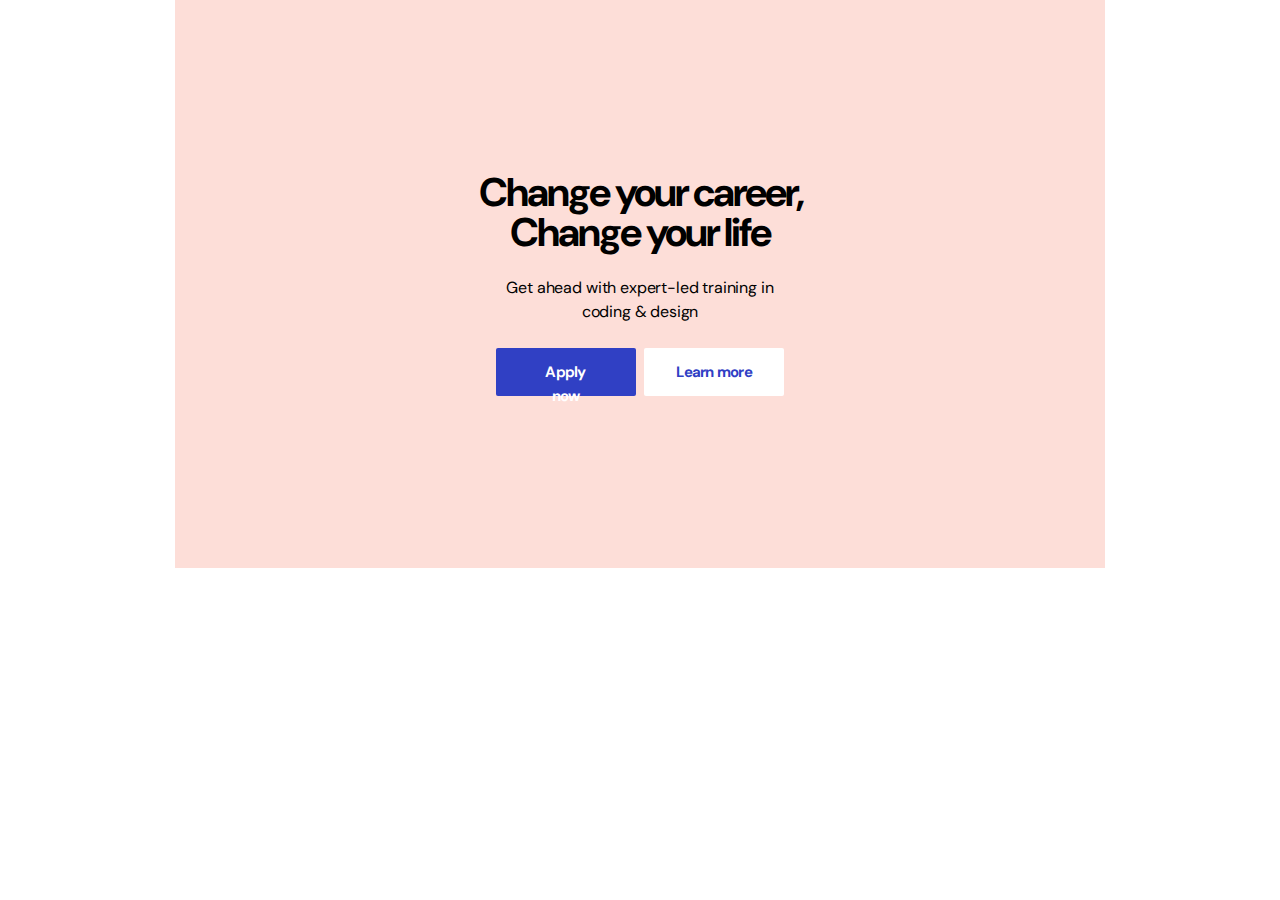
==== index.html @ 707f1c14 "1" ====
<!DOCTYPE html>
<html lang="en">
<head>
    <meta charset="UTF-8">
    <meta http-equiv="X-UA-Compatible" content="IE=edge">
    <meta name="viewport" content="width=device-width, initial-scale=1.0">
    <title>final project</title>
    <link rel="stylesheet" href="./grid.min.css">
    <link rel="stylesheet" href="./style.css">
    <link rel="preconnect" href="https://fonts.googleapis.com">
    <link rel="preconnect" href="https://fonts.gstatic.com" crossorigin>
    <link href="https://fonts.googleapis.com/css2?family=DM+Sans:wght@400;700&display=swap" rel="stylesheet">
</head>
<body>
    <div class="container">
        <div class="row">
            <div class="col-12">
                <div class="landing-page">
                    <h1 class="landing-tilte">Change your career,</br>
                        Change your life</h1>
                    <p class="landing-p">Get ahead with expert-led training in</br>coding & design</p>
                    <div class="landing-buttons">
                        <a href="#" class="landing-apply">Apply now</a>
                        <a href="#" class="landing-more">Learn more</a>
                     </div>  
                </div>
            </div>
        </div>
    </div>
</body>
</html>
---- grid.min.css ----
.sr-only{position:absolute;width:1px;height:1px;padding:0;margin:-1px;overflow:hidden;clip:rect(0, 0, 0, 0);white-space:nowrap;border:0}.sr-only-focusable:active,.sr-only-focusable:focus{position:static;width:auto;height:auto;overflow:visible;clip:auto;white-space:normal}/*!
 * Bootstrap Grid v4.4.1 (https://getbootstrap.com/)
 * Copyright 2011-2019 The Bootstrap Authors
 * Copyright 2011-2019 Twitter, Inc.
 * Licensed under MIT (https://github.com/twbs/bootstrap/blob/master/LICENSE)
 */html{-webkit-box-sizing:border-box;box-sizing:border-box;-ms-overflow-style:scrollbar}*,*::before,*::after{-webkit-box-sizing:inherit;box-sizing:inherit}.container{width:100%;padding-right:15px;padding-left:15px;margin-right:auto;margin-left:auto}@media (min-width: 576px){.container{max-width:540px}}@media (min-width: 768px){.container{max-width:720px}}@media (min-width: 992px){.container{max-width:960px}}@media (min-width: 1200px){.container{max-width:1140px}}.container-fluid,.container-sm,.container-md,.container-lg,.container-xl{width:100%;padding-right:15px;padding-left:15px;margin-right:auto;margin-left:auto}@media (min-width: 576px){.container,.container-sm{max-width:540px}}@media (min-width: 768px){.container,.container-sm,.container-md{max-width:720px}}@media (min-width: 992px){.container,.container-sm,.container-md,.container-lg{max-width:960px}}@media (min-width: 1200px){.container,.container-sm,.container-md,.container-lg,.container-xl{max-width:1140px}}.row{display:-webkit-box;display:-ms-flexbox;display:flex;-ms-flex-wrap:wrap;flex-wrap:wrap;margin-right:-15px;margin-left:-15px}.no-gutters{margin-right:0;margin-left:0}.no-gutters>.col,.no-gutters>[class*="col-"]{padding-right:0;padding-left:0}.col-1,.col-2,.col-3,.col-4,.col-5,.col-6,.col-7,.col-8,.col-9,.col-10,.col-11,.col-12,.col,.col-auto,.col-sm-1,.col-sm-2,.col-sm-3,.col-sm-4,.col-sm-5,.col-sm-6,.col-sm-7,.col-sm-8,.col-sm-9,.col-sm-10,.col-sm-11,.col-sm-12,.col-sm,.col-sm-auto,.col-md-1,.col-md-2,.col-md-3,.col-md-4,.col-md-5,.col-md-6,.col-md-7,.col-md-8,.col-md-9,.col-md-10,.col-md-11,.col-md-12,.col-md,.col-md-auto,.col-lg-1,.col-lg-2,.col-lg-3,.col-lg-4,.col-lg-5,.col-lg-6,.col-lg-7,.col-lg-8,.col-lg-9,.col-lg-10,.col-lg-11,.col-lg-12,.col-lg,.col-lg-auto,.col-xl-1,.col-xl-2,.col-xl-3,.col-xl-4,.col-xl-5,.col-xl-6,.col-xl-7,.col-xl-8,.col-xl-9,.col-xl-10,.col-xl-11,.col-xl-12,.col-xl,.col-xl-auto{position:relative;width:100%;padding-right:15px;padding-left:15px}.col{-ms-flex-preferred-size:0;flex-basis:0;-webkit-box-flex:1;-ms-flex-positive:1;flex-grow:1;max-width:100%}.row-cols-1>*{-webkit-box-flex:0;-ms-flex:0 0 100%;flex:0 0 100%;max-width:100%}.row-cols-2>*{-webkit-box-flex:0;-ms-flex:0 0 50%;flex:0 0 50%;max-width:50%}.row-cols-3>*{-webkit-box-flex:0;-ms-flex:0 0 33.3333333333%;flex:0 0 33.3333333333%;max-width:33.3333333333%}.row-cols-4>*{-webkit-box-flex:0;-ms-flex:0 0 25%;flex:0 0 25%;max-width:25%}.row-cols-5>*{-webkit-box-flex:0;-ms-flex:0 0 20%;flex:0 0 20%;max-width:20%}.row-cols-6>*{-webkit-box-flex:0;-ms-flex:0 0 16.6666666667%;flex:0 0 16.6666666667%;max-width:16.6666666667%}.col-auto{-webkit-box-flex:0;-ms-flex:0 0 auto;flex:0 0 auto;width:auto;max-width:100%}.col-1{-webkit-box-flex:0;-ms-flex:0 0 8.3333333333%;flex:0 0 8.3333333333%;max-width:8.3333333333%}.col-2{-webkit-box-flex:0;-ms-flex:0 0 16.6666666667%;flex:0 0 16.6666666667%;max-width:16.6666666667%}.col-3{-webkit-box-flex:0;-ms-flex:0 0 25%;flex:0 0 25%;max-width:25%}.col-4{-webkit-box-flex:0;-ms-flex:0 0 33.3333333333%;flex:0 0 33.3333333333%;max-width:33.3333333333%}.col-5{-webkit-box-flex:0;-ms-flex:0 0 41.6666666667%;flex:0 0 41.6666666667%;max-width:41.6666666667%}.col-6{-webkit-box-flex:0;-ms-flex:0 0 50%;flex:0 0 50%;max-width:50%}.col-7{-webkit-box-flex:0;-ms-flex:0 0 58.3333333333%;flex:0 0 58.3333333333%;max-width:58.3333333333%}.col-8{-webkit-box-flex:0;-ms-flex:0 0 66.6666666667%;flex:0 0 66.6666666667%;max-width:66.6666666667%}.col-9{-webkit-box-flex:0;-ms-flex:0 0 75%;flex:0 0 75%;max-width:75%}.col-10{-webkit-box-flex:0;-ms-flex:0 0 83.3333333333%;flex:0 0 83.3333333333%;max-width:83.3333333333%}.col-11{-webkit-box-flex:0;-ms-flex:0 0 91.6666666667%;flex:0 0 91.6666666667%;max-width:91.6666666667%}.col-12{-webkit-box-flex:0;-ms-flex:0 0 100%;flex:0 0 100%;max-width:100%}.order-first{-webkit-box-ordinal-group:0;-ms-flex-order:-1;order:-1}.order-last{-webkit-box-ordinal-group:14;-ms-flex-order:13;order:13}.order-0{-webkit-box-ordinal-group:1;-ms-flex-order:0;order:0}.order-1{-webkit-box-ordinal-group:2;-ms-flex-order:1;order:1}.order-2{-webkit-box-ordinal-group:3;-ms-flex-order:2;order:2}.order-3{-webkit-box-ordinal-group:4;-ms-flex-order:3;order:3}.order-4{-webkit-box-ordinal-group:5;-ms-flex-order:4;order:4}.order-5{-webkit-box-ordinal-group:6;-ms-flex-order:5;order:5}.order-6{-webkit-box-ordinal-group:7;-ms-flex-order:6;order:6}.order-7{-webkit-box-ordinal-group:8;-ms-flex-order:7;order:7}.order-8{-webkit-box-ordinal-group:9;-ms-flex-order:8;order:8}.order-9{-webkit-box-ordinal-group:10;-ms-flex-order:9;order:9}.order-10{-webkit-box-ordinal-group:11;-ms-flex-order:10;order:10}.order-11{-webkit-box-ordinal-group:12;-ms-flex-order:11;order:11}.order-12{-webkit-box-ordinal-group:13;-ms-flex-order:12;order:12}.offset-1{margin-left:8.3333333333%}.offset-2{margin-left:16.6666666667%}.offset-3{margin-left:25%}.offset-4{margin-left:33.3333333333%}.offset-5{margin-left:41.6666666667%}.offset-6{margin-left:50%}.offset-7{margin-left:58.3333333333%}.offset-8{margin-left:66.6666666667%}.offset-9{margin-left:75%}.offset-10{margin-left:83.3333333333%}.offset-11{margin-left:91.6666666667%}@media (min-width: 576px){.col-sm{-ms-flex-preferred-size:0;flex-basis:0;-webkit-box-flex:1;-ms-flex-positive:1;flex-grow:1;max-width:100%}.row-cols-sm-1>*{-webkit-box-flex:0;-ms-flex:0 0 100%;flex:0 0 100%;max-width:100%}.row-cols-sm-2>*{-webkit-box-flex:0;-ms-flex:0 0 50%;flex:0 0 50%;max-width:50%}.row-cols-sm-3>*{-webkit-box-flex:0;-ms-flex:0 0 33.3333333333%;flex:0 0 33.3333333333%;max-width:33.3333333333%}.row-cols-sm-4>*{-webkit-box-flex:0;-ms-flex:0 0 25%;flex:0 0 25%;max-width:25%}.row-cols-sm-5>*{-webkit-box-flex:0;-ms-flex:0 0 20%;flex:0 0 20%;max-width:20%}.row-cols-sm-6>*{-webkit-box-flex:0;-ms-flex:0 0 16.6666666667%;flex:0 0 16.6666666667%;max-width:16.6666666667%}.col-sm-auto{-webkit-box-flex:0;-ms-flex:0 0 auto;flex:0 0 auto;width:auto;max-width:100%}.col-sm-1{-webkit-box-flex:0;-ms-flex:0 0 8.3333333333%;flex:0 0 8.3333333333%;max-width:8.3333333333%}.col-sm-2{-webkit-box-flex:0;-ms-flex:0 0 16.6666666667%;flex:0 0 16.6666666667%;max-width:16.6666666667%}.col-sm-3{-webkit-box-flex:0;-ms-flex:0 0 25%;flex:0 0 25%;max-width:25%}.col-sm-4{-webkit-box-flex:0;-ms-flex:0 0 33.3333333333%;flex:0 0 33.3333333333%;max-width:33.3333333333%}.col-sm-5{-webkit-box-flex:0;-ms-flex:0 0 41.6666666667%;flex:0 0 41.6666666667%;max-width:41.6666666667%}.col-sm-6{-webkit-box-flex:0;-ms-flex:0 0 50%;flex:0 0 50%;max-width:50%}.col-sm-7{-webkit-box-flex:0;-ms-flex:0 0 58.3333333333%;flex:0 0 58.3333333333%;max-width:58.3333333333%}.col-sm-8{-webkit-box-flex:0;-ms-flex:0 0 66.6666666667%;flex:0 0 66.6666666667%;max-width:66.6666666667%}.col-sm-9{-webkit-box-flex:0;-ms-flex:0 0 75%;flex:0 0 75%;max-width:75%}.col-sm-10{-webkit-box-flex:0;-ms-flex:0 0 83.3333333333%;flex:0 0 83.3333333333%;max-width:83.3333333333%}.col-sm-11{-webkit-box-flex:0;-ms-flex:0 0 91.6666666667%;flex:0 0 91.6666666667%;max-width:91.6666666667%}.col-sm-12{-webkit-box-flex:0;-ms-flex:0 0 100%;flex:0 0 100%;max-width:100%}.order-sm-first{-webkit-box-ordinal-group:0;-ms-flex-order:-1;order:-1}.order-sm-last{-webkit-box-ordinal-group:14;-ms-flex-order:13;order:13}.order-sm-0{-webkit-box-ordinal-group:1;-ms-flex-order:0;order:0}.order-sm-1{-webkit-box-ordinal-group:2;-ms-flex-order:1;order:1}.order-sm-2{-webkit-box-ordinal-group:3;-ms-flex-order:2;order:2}.order-sm-3{-webkit-box-ordinal-group:4;-ms-flex-order:3;order:3}.order-sm-4{-webkit-box-ordinal-group:5;-ms-flex-order:4;order:4}.order-sm-5{-webkit-box-ordinal-group:6;-ms-flex-order:5;order:5}.order-sm-6{-webkit-box-ordinal-group:7;-ms-flex-order:6;order:6}.order-sm-7{-webkit-box-ordinal-group:8;-ms-flex-order:7;order:7}.order-sm-8{-webkit-box-ordinal-group:9;-ms-flex-order:8;order:8}.order-sm-9{-webkit-box-ordinal-group:10;-ms-flex-order:9;order:9}.order-sm-10{-webkit-box-ordinal-group:11;-ms-flex-order:10;order:10}.order-sm-11{-webkit-box-ordinal-group:12;-ms-flex-order:11;order:11}.order-sm-12{-webkit-box-ordinal-group:13;-ms-flex-order:12;order:12}.offset-sm-0{margin-left:0}.offset-sm-1{margin-left:8.3333333333%}.offset-sm-2{margin-left:16.6666666667%}.offset-sm-3{margin-left:25%}.offset-sm-4{margin-left:33.3333333333%}.offset-sm-5{margin-left:41.6666666667%}.offset-sm-6{margin-left:50%}.offset-sm-7{margin-left:58.3333333333%}.offset-sm-8{margin-left:66.6666666667%}.offset-sm-9{margin-left:75%}.offset-sm-10{margin-left:83.3333333333%}.offset-sm-11{margin-left:91.6666666667%}}@media (min-width: 768px){.col-md{-ms-flex-preferred-size:0;flex-basis:0;-webkit-box-flex:1;-ms-flex-positive:1;flex-grow:1;max-width:100%}.row-cols-md-1>*{-webkit-box-flex:0;-ms-flex:0 0 100%;flex:0 0 100%;max-width:100%}.row-cols-md-2>*{-webkit-box-flex:0;-ms-flex:0 0 50%;flex:0 0 50%;max-width:50%}.row-cols-md-3>*{-webkit-box-flex:0;-ms-flex:0 0 33.3333333333%;flex:0 0 33.3333333333%;max-width:33.3333333333%}.row-cols-md-4>*{-webkit-box-flex:0;-ms-flex:0 0 25%;flex:0 0 25%;max-width:25%}.row-cols-md-5>*{-webkit-box-flex:0;-ms-flex:0 0 20%;flex:0 0 20%;max-width:20%}.row-cols-md-6>*{-webkit-box-flex:0;-ms-flex:0 0 16.6666666667%;flex:0 0 16.6666666667%;max-width:16.6666666667%}.col-md-auto{-webkit-box-flex:0;-ms-flex:0 0 auto;flex:0 0 auto;width:auto;max-width:100%}.col-md-1{-webkit-box-flex:0;-ms-flex:0 0 8.3333333333%;flex:0 0 8.3333333333%;max-width:8.3333333333%}.col-md-2{-webkit-box-flex:0;-ms-flex:0 0 16.6666666667%;flex:0 0 16.6666666667%;max-width:16.6666666667%}.col-md-3{-webkit-box-flex:0;-ms-flex:0 0 25%;flex:0 0 25%;max-width:25%}.col-md-4{-webkit-box-flex:0;-ms-flex:0 0 33.3333333333%;flex:0 0 33.3333333333%;max-width:33.3333333333%}.col-md-5{-webkit-box-flex:0;-ms-flex:0 0 41.6666666667%;flex:0 0 41.6666666667%;max-width:41.6666666667%}.col-md-6{-webkit-box-flex:0;-ms-flex:0 0 50%;flex:0 0 50%;max-width:50%}.col-md-7{-webkit-box-flex:0;-ms-flex:0 0 58.3333333333%;flex:0 0 58.3333333333%;max-width:58.3333333333%}.col-md-8{-webkit-box-flex:0;-ms-flex:0 0 66.6666666667%;flex:0 0 66.6666666667%;max-width:66.6666666667%}.col-md-9{-webkit-box-flex:0;-ms-flex:0 0 75%;flex:0 0 75%;max-width:75%}.col-md-10{-webkit-box-flex:0;-ms-flex:0 0 83.3333333333%;flex:0 0 83.3333333333%;max-width:83.3333333333%}.col-md-11{-webkit-box-flex:0;-ms-flex:0 0 91.6666666667%;flex:0 0 91.6666666667%;max-width:91.6666666667%}.col-md-12{-webkit-box-flex:0;-ms-flex:0 0 100%;flex:0 0 100%;max-width:100%}.order-md-first{-webkit-box-ordinal-group:0;-ms-flex-order:-1;order:-1}.order-md-last{-webkit-box-ordinal-group:14;-ms-flex-order:13;order:13}.order-md-0{-webkit-box-ordinal-group:1;-ms-flex-order:0;order:0}.order-md-1{-webkit-box-ordinal-group:2;-ms-flex-order:1;order:1}.order-md-2{-webkit-box-ordinal-group:3;-ms-flex-order:2;order:2}.order-md-3{-webkit-box-ordinal-group:4;-ms-flex-order:3;order:3}.order-md-4{-webkit-box-ordinal-group:5;-ms-flex-order:4;order:4}.order-md-5{-webkit-box-ordinal-group:6;-ms-flex-order:5;order:5}.order-md-6{-webkit-box-ordinal-group:7;-ms-flex-order:6;order:6}.order-md-7{-webkit-box-ordinal-group:8;-ms-flex-order:7;order:7}.order-md-8{-webkit-box-ordinal-group:9;-ms-flex-order:8;order:8}.order-md-9{-webkit-box-ordinal-group:10;-ms-flex-order:9;order:9}.order-md-10{-webkit-box-ordinal-group:11;-ms-flex-order:10;order:10}.order-md-11{-webkit-box-ordinal-group:12;-ms-flex-order:11;order:11}.order-md-12{-webkit-box-ordinal-group:13;-ms-flex-order:12;order:12}.offset-md-0{margin-left:0}.offset-md-1{margin-left:8.3333333333%}.offset-md-2{margin-left:16.6666666667%}.offset-md-3{margin-left:25%}.offset-md-4{margin-left:33.3333333333%}.offset-md-5{margin-left:41.6666666667%}.offset-md-6{margin-left:50%}.offset-md-7{margin-left:58.3333333333%}.offset-md-8{margin-left:66.6666666667%}.offset-md-9{margin-left:75%}.offset-md-10{margin-left:83.3333333333%}.offset-md-11{margin-left:91.6666666667%}}@media (min-width: 992px){.col-lg{-ms-flex-preferred-size:0;flex-basis:0;-webkit-box-flex:1;-ms-flex-positive:1;flex-grow:1;max-width:100%}.row-cols-lg-1>*{-webkit-box-flex:0;-ms-flex:0 0 100%;flex:0 0 100%;max-width:100%}.row-cols-lg-2>*{-webkit-box-flex:0;-ms-flex:0 0 50%;flex:0 0 50%;max-width:50%}.row-cols-lg-3>*{-webkit-box-flex:0;-ms-flex:0 0 33.3333333333%;flex:0 0 33.3333333333%;max-width:33.3333333333%}.row-cols-lg-4>*{-webkit-box-flex:0;-ms-flex:0 0 25%;flex:0 0 25%;max-width:25%}.row-cols-lg-5>*{-webkit-box-flex:0;-ms-flex:0 0 20%;flex:0 0 20%;max-width:20%}.row-cols-lg-6>*{-webkit-box-flex:0;-ms-flex:0 0 16.6666666667%;flex:0 0 16.6666666667%;max-width:16.6666666667%}.col-lg-auto{-webkit-box-flex:0;-ms-flex:0 0 auto;flex:0 0 auto;width:auto;max-width:100%}.col-lg-1{-webkit-box-flex:0;-ms-flex:0 0 8.3333333333%;flex:0 0 8.3333333333%;max-width:8.3333333333%}.col-lg-2{-webkit-box-flex:0;-ms-flex:0 0 16.6666666667%;flex:0 0 16.6666666667%;max-width:16.6666666667%}.col-lg-3{-webkit-box-flex:0;-ms-flex:0 0 25%;flex:0 0 25%;max-width:25%}.col-lg-4{-webkit-box-flex:0;-ms-flex:0 0 33.3333333333%;flex:0 0 33.3333333333%;max-width:33.3333333333%}.col-lg-5{-webkit-box-flex:0;-ms-flex:0 0 41.6666666667%;flex:0 0 41.6666666667%;max-width:41.6666666667%}.col-lg-6{-webkit-box-flex:0;-ms-flex:0 0 50%;flex:0 0 50%;max-width:50%}.col-lg-7{-webkit-box-flex:0;-ms-flex:0 0 58.3333333333%;flex:0 0 58.3333333333%;max-width:58.3333333333%}.col-lg-8{-webkit-box-flex:0;-ms-flex:0 0 66.6666666667%;flex:0 0 66.6666666667%;max-width:66.6666666667%}.col-lg-9{-webkit-box-flex:0;-ms-flex:0 0 75%;flex:0 0 75%;max-width:75%}.col-lg-10{-webkit-box-flex:0;-ms-flex:0 0 83.3333333333%;flex:0 0 83.3333333333%;max-width:83.3333333333%}.col-lg-11{-webkit-box-flex:0;-ms-flex:0 0 91.6666666667%;flex:0 0 91.6666666667%;max-width:91.6666666667%}.col-lg-12{-webkit-box-flex:0;-ms-flex:0 0 100%;flex:0 0 100%;max-width:100%}.order-lg-first{-webkit-box-ordinal-group:0;-ms-flex-order:-1;order:-1}.order-lg-last{-webkit-box-ordinal-group:14;-ms-flex-order:13;order:13}.order-lg-0{-webkit-box-ordinal-group:1;-ms-flex-order:0;order:0}.order-lg-1{-webkit-box-ordinal-group:2;-ms-flex-order:1;order:1}.order-lg-2{-webkit-box-ordinal-group:3;-ms-flex-order:2;order:2}.order-lg-3{-webkit-box-ordinal-group:4;-ms-flex-order:3;order:3}.order-lg-4{-webkit-box-ordinal-group:5;-ms-flex-order:4;order:4}.order-lg-5{-webkit-box-ordinal-group:6;-ms-flex-order:5;order:5}.order-lg-6{-webkit-box-ordinal-group:7;-ms-flex-order:6;order:6}.order-lg-7{-webkit-box-ordinal-group:8;-ms-flex-order:7;order:7}.order-lg-8{-webkit-box-ordinal-group:9;-ms-flex-order:8;order:8}.order-lg-9{-webkit-box-ordinal-group:10;-ms-flex-order:9;order:9}.order-lg-10{-webkit-box-ordinal-group:11;-ms-flex-order:10;order:10}.order-lg-11{-webkit-box-ordinal-group:12;-ms-flex-order:11;order:11}.order-lg-12{-webkit-box-ordinal-group:13;-ms-flex-order:12;order:12}.offset-lg-0{margin-left:0}.offset-lg-1{margin-left:8.3333333333%}.offset-lg-2{margin-left:16.6666666667%}.offset-lg-3{margin-left:25%}.offset-lg-4{margin-left:33.3333333333%}.offset-lg-5{margin-left:41.6666666667%}.offset-lg-6{margin-left:50%}.offset-lg-7{margin-left:58.3333333333%}.offset-lg-8{margin-left:66.6666666667%}.offset-lg-9{margin-left:75%}.offset-lg-10{margin-left:83.3333333333%}.offset-lg-11{margin-left:91.6666666667%}}@media (min-width: 1200px){.col-xl{-ms-flex-preferred-size:0;flex-basis:0;-webkit-box-flex:1;-ms-flex-positive:1;flex-grow:1;max-width:100%}.row-cols-xl-1>*{-webkit-box-flex:0;-ms-flex:0 0 100%;flex:0 0 100%;max-width:100%}.row-cols-xl-2>*{-webkit-box-flex:0;-ms-flex:0 0 50%;flex:0 0 50%;max-width:50%}.row-cols-xl-3>*{-webkit-box-flex:0;-ms-flex:0 0 33.3333333333%;flex:0 0 33.3333333333%;max-width:33.3333333333%}.row-cols-xl-4>*{-webkit-box-flex:0;-ms-flex:0 0 25%;flex:0 0 25%;max-width:25%}.row-cols-xl-5>*{-webkit-box-flex:0;-ms-flex:0 0 20%;flex:0 0 20%;max-width:20%}.row-cols-xl-6>*{-webkit-box-flex:0;-ms-flex:0 0 16.6666666667%;flex:0 0 16.6666666667%;max-width:16.6666666667%}.col-xl-auto{-webkit-box-flex:0;-ms-flex:0 0 auto;flex:0 0 auto;width:auto;max-width:100%}.col-xl-1{-webkit-box-flex:0;-ms-flex:0 0 8.3333333333%;flex:0 0 8.3333333333%;max-width:8.3333333333%}.col-xl-2{-webkit-box-flex:0;-ms-flex:0 0 16.6666666667%;flex:0 0 16.6666666667%;max-width:16.6666666667%}.col-xl-3{-webkit-box-flex:0;-ms-flex:0 0 25%;flex:0 0 25%;max-width:25%}.col-xl-4{-webkit-box-flex:0;-ms-flex:0 0 33.3333333333%;flex:0 0 33.3333333333%;max-width:33.3333333333%}.col-xl-5{-webkit-box-flex:0;-ms-flex:0 0 41.6666666667%;flex:0 0 41.6666666667%;max-width:41.6666666667%}.col-xl-6{-webkit-box-flex:0;-ms-flex:0 0 50%;flex:0 0 50%;max-width:50%}.col-xl-7{-webkit-box-flex:0;-ms-flex:0 0 58.3333333333%;flex:0 0 58.3333333333%;max-width:58.3333333333%}.col-xl-8{-webkit-box-flex:0;-ms-flex:0 0 66.6666666667%;flex:0 0 66.6666666667%;max-width:66.6666666667%}.col-xl-9{-webkit-box-flex:0;-ms-flex:0 0 75%;flex:0 0 75%;max-width:75%}.col-xl-10{-webkit-box-flex:0;-ms-flex:0 0 83.3333333333%;flex:0 0 83.3333333333%;max-width:83.3333333333%}.col-xl-11{-webkit-box-flex:0;-ms-flex:0 0 91.6666666667%;flex:0 0 91.6666666667%;max-width:91.6666666667%}.col-xl-12{-webkit-box-flex:0;-ms-flex:0 0 100%;flex:0 0 100%;max-width:100%}.order-xl-first{-webkit-box-ordinal-group:0;-ms-flex-order:-1;order:-1}.order-xl-last{-webkit-box-ordinal-group:14;-ms-flex-order:13;order:13}.order-xl-0{-webkit-box-ordinal-group:1;-ms-flex-order:0;order:0}.order-xl-1{-webkit-box-ordinal-group:2;-ms-flex-order:1;order:1}.order-xl-2{-webkit-box-ordinal-group:3;-ms-flex-order:2;order:2}.order-xl-3{-webkit-box-ordinal-group:4;-ms-flex-order:3;order:3}.order-xl-4{-webkit-box-ordinal-group:5;-ms-flex-order:4;order:4}.order-xl-5{-webkit-box-ordinal-group:6;-ms-flex-order:5;order:5}.order-xl-6{-webkit-box-ordinal-group:7;-ms-flex-order:6;order:6}.order-xl-7{-webkit-box-ordinal-group:8;-ms-flex-order:7;order:7}.order-xl-8{-webkit-box-ordinal-group:9;-ms-flex-order:8;order:8}.order-xl-9{-webkit-box-ordinal-group:10;-ms-flex-order:9;order:9}.order-xl-10{-webkit-box-ordinal-group:11;-ms-flex-order:10;order:10}.order-xl-11{-webkit-box-ordinal-group:12;-ms-flex-order:11;order:11}.order-xl-12{-webkit-box-ordinal-group:13;-ms-flex-order:12;order:12}.offset-xl-0{margin-left:0}.offset-xl-1{margin-left:8.3333333333%}.offset-xl-2{margin-left:16.6666666667%}.offset-xl-3{margin-left:25%}.offset-xl-4{margin-left:33.3333333333%}.offset-xl-5{margin-left:41.6666666667%}.offset-xl-6{margin-left:50%}.offset-xl-7{margin-left:58.3333333333%}.offset-xl-8{margin-left:66.6666666667%}.offset-xl-9{margin-left:75%}.offset-xl-10{margin-left:83.3333333333%}.offset-xl-11{margin-left:91.6666666667%}}.d-none{display:none !important}.d-inline{display:inline !important}.d-inline-block{display:inline-block !important}.d-block{display:block !important}.d-table{display:table !important}.d-table-row{display:table-row !important}.d-table-cell{display:table-cell !important}.d-flex{display:-webkit-box !important;display:-ms-flexbox !important;display:flex !important}.d-inline-flex{display:-webkit-inline-box !important;display:-ms-inline-flexbox !important;display:inline-flex !important}@media (min-width: 576px){.d-sm-none{display:none !important}.d-sm-inline{display:inline !important}.d-sm-inline-block{display:inline-block !important}.d-sm-block{display:block !important}.d-sm-table{display:table !important}.d-sm-table-row{display:table-row !important}.d-sm-table-cell{display:table-cell !important}.d-sm-flex{display:-webkit-box !important;display:-ms-flexbox !important;display:flex !important}.d-sm-inline-flex{display:-webkit-inline-box !important;display:-ms-inline-flexbox !important;display:inline-flex !important}}@media (min-width: 768px){.d-md-none{display:none !important}.d-md-inline{display:inline !important}.d-md-inline-block{display:inline-block !important}.d-md-block{display:block !important}.d-md-table{display:table !important}.d-md-table-row{display:table-row !important}.d-md-table-cell{display:table-cell !important}.d-md-flex{display:-webkit-box !important;display:-ms-flexbox !important;display:flex !important}.d-md-inline-flex{display:-webkit-inline-box !important;display:-ms-inline-flexbox !important;display:inline-flex !important}}@media (min-width: 992px){.d-lg-none{display:none !important}.d-lg-inline{display:inline !important}.d-lg-inline-block{display:inline-block !important}.d-lg-block{display:block !important}.d-lg-table{display:table !important}.d-lg-table-row{display:table-row !important}.d-lg-table-cell{display:table-cell !important}.d-lg-flex{display:-webkit-box !important;display:-ms-flexbox !important;display:flex !important}.d-lg-inline-flex{display:-webkit-inline-box !important;display:-ms-inline-flexbox !important;display:inline-flex !important}}@media (min-width: 1200px){.d-xl-none{display:none !important}.d-xl-inline{display:inline !important}.d-xl-inline-block{display:inline-block !important}.d-xl-block{display:block !important}.d-xl-table{display:table !important}.d-xl-table-row{display:table-row !important}.d-xl-table-cell{display:table-cell !important}.d-xl-flex{display:-webkit-box !important;display:-ms-flexbox !important;display:flex !important}.d-xl-inline-flex{display:-webkit-inline-box !important;display:-ms-inline-flexbox !important;display:inline-flex !important}}@media print{.d-print-none{display:none !important}.d-print-inline{display:inline !important}.d-print-inline-block{display:inline-block !important}.d-print-block{display:block !important}.d-print-table{display:table !important}.d-print-table-row{display:table-row !important}.d-print-table-cell{display:table-cell !important}.d-print-flex{display:-webkit-box !important;display:-ms-flexbox !important;display:flex !important}.d-print-inline-flex{display:-webkit-inline-box !important;display:-ms-inline-flexbox !important;display:inline-flex !important}}.flex-row{-webkit-box-orient:horizontal !important;-webkit-box-direction:normal !important;-ms-flex-direction:row !important;flex-direction:row !important}.flex-column{-webkit-box-orient:vertical !important;-webkit-box-direction:normal !important;-ms-flex-direction:column !important;flex-direction:column !important}.flex-row-reverse{-webkit-box-orient:horizontal !important;-webkit-box-direction:reverse !important;-ms-flex-direction:row-reverse !important;flex-direction:row-reverse !important}.flex-column-reverse{-webkit-box-orient:vertical !important;-webkit-box-direction:reverse !important;-ms-flex-direction:column-reverse !important;flex-direction:column-reverse !important}.flex-wrap{-ms-flex-wrap:wrap !important;flex-wrap:wrap !important}.flex-nowrap{-ms-flex-wrap:nowrap !important;flex-wrap:nowrap !important}.flex-wrap-reverse{-ms-flex-wrap:wrap-reverse !important;flex-wrap:wrap-reverse !important}.flex-fill{-webkit-box-flex:1 !important;-ms-flex:1 1 auto !important;flex:1 1 auto !important}.flex-grow-0{-webkit-box-flex:0 !important;-ms-flex-positive:0 !important;flex-grow:0 !important}.flex-grow-1{-webkit-box-flex:1 !important;-ms-flex-positive:1 !important;flex-grow:1 !important}.flex-shrink-0{-ms-flex-negative:0 !important;flex-shrink:0 !important}.flex-shrink-1{-ms-flex-negative:1 !important;flex-shrink:1 !important}.justify-content-start{-webkit-box-pack:start !important;-ms-flex-pack:start !important;justify-content:flex-start !important}.justify-content-end{-webkit-box-pack:end !important;-ms-flex-pack:end !important;justify-content:flex-end !important}.justify-content-center{-webkit-box-pack:center !important;-ms-flex-pack:center !important;justify-content:center !important}.justify-content-between{-webkit-box-pack:justify !important;-ms-flex-pack:justify !important;justify-content:space-between !important}.justify-content-around{-ms-flex-pack:distribute !important;justify-content:space-around !important}.align-items-start{-webkit-box-align:start !important;-ms-flex-align:start !important;align-items:flex-start !important}.align-items-end{-webkit-box-align:end !important;-ms-flex-align:end !important;align-items:flex-end !important}.align-items-center{-webkit-box-align:center !important;-ms-flex-align:center !important;align-items:center !important}.align-items-baseline{-webkit-box-align:baseline !important;-ms-flex-align:baseline !important;align-items:baseline !important}.align-items-stretch{-webkit-box-align:stretch !important;-ms-flex-align:stretch !important;align-items:stretch !important}.align-content-start{-ms-flex-line-pack:start !important;align-content:flex-start !important}.align-content-end{-ms-flex-line-pack:end !important;align-content:flex-end !important}.align-content-center{-ms-flex-line-pack:center !important;align-content:center !important}.align-content-between{-ms-flex-line-pack:justify !important;align-content:space-between !important}.align-content-around{-ms-flex-line-pack:distribute !important;align-content:space-around !important}.align-content-stretch{-ms-flex-line-pack:stretch !important;align-content:stretch !important}.align-self-auto{-ms-flex-item-align:auto !important;align-self:auto !important}.align-self-start{-ms-flex-item-align:start !important;align-self:flex-start !important}.align-self-end{-ms-flex-item-align:end !important;align-self:flex-end !important}.align-self-center{-ms-flex-item-align:center !important;align-self:center !important}.align-self-baseline{-ms-flex-item-align:baseline !important;align-self:baseline !important}.align-self-stretch{-ms-flex-item-align:stretch !important;align-self:stretch !important}@media (min-width: 576px){.flex-sm-row{-webkit-box-orient:horizontal !important;-webkit-box-direction:normal !important;-ms-flex-direction:row !important;flex-direction:row !important}.flex-sm-column{-webkit-box-orient:vertical !important;-webkit-box-direction:normal !important;-ms-flex-direction:column !important;flex-direction:column !important}.flex-sm-row-reverse{-webkit-box-orient:horizontal !important;-webkit-box-direction:reverse !important;-ms-flex-direction:row-reverse !important;flex-direction:row-reverse !important}.flex-sm-column-reverse{-webkit-box-orient:vertical !important;-webkit-box-direction:reverse !important;-ms-flex-direction:column-reverse !important;flex-direction:column-reverse !important}.flex-sm-wrap{-ms-flex-wrap:wrap !important;flex-wrap:wrap !important}.flex-sm-nowrap{-ms-flex-wrap:nowrap !important;flex-wrap:nowrap !important}.flex-sm-wrap-reverse{-ms-flex-wrap:wrap-reverse !important;flex-wrap:wrap-reverse !important}.flex-sm-fill{-webkit-box-flex:1 !important;-ms-flex:1 1 auto !important;flex:1 1 auto !important}.flex-sm-grow-0{-webkit-box-flex:0 !important;-ms-flex-positive:0 !important;flex-grow:0 !important}.flex-sm-grow-1{-webkit-box-flex:1 !important;-ms-flex-positive:1 !important;flex-grow:1 !important}.flex-sm-shrink-0{-ms-flex-negative:0 !important;flex-shrink:0 !important}.flex-sm-shrink-1{-ms-flex-negative:1 !important;flex-shrink:1 !important}.justify-content-sm-start{-webkit-box-pack:start !important;-ms-flex-pack:start !important;justify-content:flex-start !important}.justify-content-sm-end{-webkit-box-pack:end !important;-ms-flex-pack:end !important;justify-content:flex-end !important}.justify-content-sm-center{-webkit-box-pack:center !important;-ms-flex-pack:center !important;justify-content:center !important}.justify-content-sm-between{-webkit-box-pack:justify !important;-ms-flex-pack:justify !important;justify-content:space-between !important}.justify-content-sm-around{-ms-flex-pack:distribute !important;justify-content:space-around !important}.align-items-sm-start{-webkit-box-align:start !important;-ms-flex-align:start !important;align-items:flex-start !important}.align-items-sm-end{-webkit-box-align:end !important;-ms-flex-align:end !important;align-items:flex-end !important}.align-items-sm-center{-webkit-box-align:center !important;-ms-flex-align:center !important;align-items:center !important}.align-items-sm-baseline{-webkit-box-align:baseline !important;-ms-flex-align:baseline !important;align-items:baseline !important}.align-items-sm-stretch{-webkit-box-align:stretch !important;-ms-flex-align:stretch !important;align-items:stretch !important}.align-content-sm-start{-ms-flex-line-pack:start !important;align-content:flex-start !important}.align-content-sm-end{-ms-flex-line-pack:end !important;align-content:flex-end !important}.align-content-sm-center{-ms-flex-line-pack:center !important;align-content:center !important}.align-content-sm-between{-ms-flex-line-pack:justify !important;align-content:space-between !important}.align-content-sm-around{-ms-flex-line-pack:distribute !important;align-content:space-around !important}.align-content-sm-stretch{-ms-flex-line-pack:stretch !important;align-content:stretch !important}.align-self-sm-auto{-ms-flex-item-align:auto !important;align-self:auto !important}.align-self-sm-start{-ms-flex-item-align:start !important;align-self:flex-start !important}.align-self-sm-end{-ms-flex-item-align:end !important;align-self:flex-end !important}.align-self-sm-center{-ms-flex-item-align:center !important;align-self:center !important}.align-self-sm-baseline{-ms-flex-item-align:baseline !important;align-self:baseline !important}.align-self-sm-stretch{-ms-flex-item-align:stretch !important;align-self:stretch !important}}@media (min-width: 768px){.flex-md-row{-webkit-box-orient:horizontal !important;-webkit-box-direction:normal !important;-ms-flex-direction:row !important;flex-direction:row !important}.flex-md-column{-webkit-box-orient:vertical !important;-webkit-box-direction:normal !important;-ms-flex-direction:column !important;flex-direction:column !important}.flex-md-row-reverse{-webkit-box-orient:horizontal !important;-webkit-box-direction:reverse !important;-ms-flex-direction:row-reverse !important;flex-direction:row-reverse !important}.flex-md-column-reverse{-webkit-box-orient:vertical !important;-webkit-box-direction:reverse !important;-ms-flex-direction:column-reverse !important;flex-direction:column-reverse !important}.flex-md-wrap{-ms-flex-wrap:wrap !important;flex-wrap:wrap !important}.flex-md-nowrap{-ms-flex-wrap:nowrap !important;flex-wrap:nowrap !important}.flex-md-wrap-reverse{-ms-flex-wrap:wrap-reverse !important;flex-wrap:wrap-reverse !important}.flex-md-fill{-webkit-box-flex:1 !important;-ms-flex:1 1 auto !important;flex:1 1 auto !important}.flex-md-grow-0{-webkit-box-flex:0 !important;-ms-flex-positive:0 !important;flex-grow:0 !important}.flex-md-grow-1{-webkit-box-flex:1 !important;-ms-flex-positive:1 !important;flex-grow:1 !important}.flex-md-shrink-0{-ms-flex-negative:0 !important;flex-shrink:0 !important}.flex-md-shrink-1{-ms-flex-negative:1 !important;flex-shrink:1 !important}.justify-content-md-start{-webkit-box-pack:start !important;-ms-flex-pack:start !important;justify-content:flex-start !important}.justify-content-md-end{-webkit-box-pack:end !important;-ms-flex-pack:end !important;justify-content:flex-end !important}.justify-content-md-center{-webkit-box-pack:center !important;-ms-flex-pack:center !important;justify-content:center !important}.justify-content-md-between{-webkit-box-pack:justify !important;-ms-flex-pack:justify !important;justify-content:space-between !important}.justify-content-md-around{-ms-flex-pack:distribute !important;justify-content:space-around !important}.align-items-md-start{-webkit-box-align:start !important;-ms-flex-align:start !important;align-items:flex-start !important}.align-items-md-end{-webkit-box-align:end !important;-ms-flex-align:end !important;align-items:flex-end !important}.align-items-md-center{-webkit-box-align:center !important;-ms-flex-align:center !important;align-items:center !important}.align-items-md-baseline{-webkit-box-align:baseline !important;-ms-flex-align:baseline !important;align-items:baseline !important}.align-items-md-stretch{-webkit-box-align:stretch !important;-ms-flex-align:stretch !important;align-items:stretch !important}.align-content-md-start{-ms-flex-line-pack:start !important;align-content:flex-start !important}.align-content-md-end{-ms-flex-line-pack:end !important;align-content:flex-end !important}.align-content-md-center{-ms-flex-line-pack:center !important;align-content:center !important}.align-content-md-between{-ms-flex-line-pack:justify !important;align-content:space-between !important}.align-content-md-around{-ms-flex-line-pack:distribute !important;align-content:space-around !important}.align-content-md-stretch{-ms-flex-line-pack:stretch !important;align-content:stretch !important}.align-self-md-auto{-ms-flex-item-align:auto !important;align-self:auto !important}.align-self-md-start{-ms-flex-item-align:start !important;align-self:flex-start !important}.align-self-md-end{-ms-flex-item-align:end !important;align-self:flex-end !important}.align-self-md-center{-ms-flex-item-align:center !important;align-self:center !important}.align-self-md-baseline{-ms-flex-item-align:baseline !important;align-self:baseline !important}.align-self-md-stretch{-ms-flex-item-align:stretch !important;align-self:stretch !important}}@media (min-width: 992px){.flex-lg-row{-webkit-box-orient:horizontal !important;-webkit-box-direction:normal !important;-ms-flex-direction:row !important;flex-direction:row !important}.flex-lg-column{-webkit-box-orient:vertical !important;-webkit-box-direction:normal !important;-ms-flex-direction:column !important;flex-direction:column !important}.flex-lg-row-reverse{-webkit-box-orient:horizontal !important;-webkit-box-direction:reverse !important;-ms-flex-direction:row-reverse !important;flex-direction:row-reverse !important}.flex-lg-column-reverse{-webkit-box-orient:vertical !important;-webkit-box-direction:reverse !important;-ms-flex-direction:column-reverse !important;flex-direction:column-reverse !important}.flex-lg-wrap{-ms-flex-wrap:wrap !important;flex-wrap:wrap !important}.flex-lg-nowrap{-ms-flex-wrap:nowrap !important;flex-wrap:nowrap !important}.flex-lg-wrap-reverse{-ms-flex-wrap:wrap-reverse !important;flex-wrap:wrap-reverse !important}.flex-lg-fill{-webkit-box-flex:1 !important;-ms-flex:1 1 auto !important;flex:1 1 auto !important}.flex-lg-grow-0{-webkit-box-flex:0 !important;-ms-flex-positive:0 !important;flex-grow:0 !important}.flex-lg-grow-1{-webkit-box-flex:1 !important;-ms-flex-positive:1 !important;flex-grow:1 !important}.flex-lg-shrink-0{-ms-flex-negative:0 !important;flex-shrink:0 !important}.flex-lg-shrink-1{-ms-flex-negative:1 !important;flex-shrink:1 !important}.justify-content-lg-start{-webkit-box-pack:start !important;-ms-flex-pack:start !important;justify-content:flex-start !important}.justify-content-lg-end{-webkit-box-pack:end !important;-ms-flex-pack:end !important;justify-content:flex-end !important}.justify-content-lg-center{-webkit-box-pack:center !important;-ms-flex-pack:center !important;justify-content:center !important}.justify-content-lg-between{-webkit-box-pack:justify !important;-ms-flex-pack:justify !important;justify-content:space-between !important}.justify-content-lg-around{-ms-flex-pack:distribute !important;justify-content:space-around !important}.align-items-lg-start{-webkit-box-align:start !important;-ms-flex-align:start !important;align-items:flex-start !important}.align-items-lg-end{-webkit-box-align:end !important;-ms-flex-align:end !important;align-items:flex-end !important}.align-items-lg-center{-webkit-box-align:center !important;-ms-flex-align:center !important;align-items:center !important}.align-items-lg-baseline{-webkit-box-align:baseline !important;-ms-flex-align:baseline !important;align-items:baseline !important}.align-items-lg-stretch{-webkit-box-align:stretch !important;-ms-flex-align:stretch !important;align-items:stretch !important}.align-content-lg-start{-ms-flex-line-pack:start !important;align-content:flex-start !important}.align-content-lg-end{-ms-flex-line-pack:end !important;align-content:flex-end !important}.align-content-lg-center{-ms-flex-line-pack:center !important;align-content:center !important}.align-content-lg-between{-ms-flex-line-pack:justify !important;align-content:space-between !important}.align-content-lg-around{-ms-flex-line-pack:distribute !important;align-content:space-around !important}.align-content-lg-stretch{-ms-flex-line-pack:stretch !important;align-content:stretch !important}.align-self-lg-auto{-ms-flex-item-align:auto !important;align-self:auto !important}.align-self-lg-start{-ms-flex-item-align:start !important;align-self:flex-start !important}.align-self-lg-end{-ms-flex-item-align:end !important;align-self:flex-end !important}.align-self-lg-center{-ms-flex-item-align:center !important;align-self:center !important}.align-self-lg-baseline{-ms-flex-item-align:baseline !important;align-self:baseline !important}.align-self-lg-stretch{-ms-flex-item-align:stretch !important;align-self:stretch !important}}@media (min-width: 1200px){.flex-xl-row{-webkit-box-orient:horizontal !important;-webkit-box-direction:normal !important;-ms-flex-direction:row !important;flex-direction:row !important}.flex-xl-column{-webkit-box-orient:vertical !important;-webkit-box-direction:normal !important;-ms-flex-direction:column !important;flex-direction:column !important}.flex-xl-row-reverse{-webkit-box-orient:horizontal !important;-webkit-box-direction:reverse !important;-ms-flex-direction:row-reverse !important;flex-direction:row-reverse !important}.flex-xl-column-reverse{-webkit-box-orient:vertical !important;-webkit-box-direction:reverse !important;-ms-flex-direction:column-reverse !important;flex-direction:column-reverse !important}.flex-xl-wrap{-ms-flex-wrap:wrap !important;flex-wrap:wrap !important}.flex-xl-nowrap{-ms-flex-wrap:nowrap !important;flex-wrap:nowrap !important}.flex-xl-wrap-reverse{-ms-flex-wrap:wrap-reverse !important;flex-wrap:wrap-reverse !important}.flex-xl-fill{-webkit-box-flex:1 !important;-ms-flex:1 1 auto !important;flex:1 1 auto !important}.flex-xl-grow-0{-webkit-box-flex:0 !important;-ms-flex-positive:0 !important;flex-grow:0 !important}.flex-xl-grow-1{-webkit-box-flex:1 !important;-ms-flex-positive:1 !important;flex-grow:1 !important}.flex-xl-shrink-0{-ms-flex-negative:0 !important;flex-shrink:0 !important}.flex-xl-shrink-1{-ms-flex-negative:1 !important;flex-shrink:1 !important}.justify-content-xl-start{-webkit-box-pack:start !important;-ms-flex-pack:start !important;justify-content:flex-start !important}.justify-content-xl-end{-webkit-box-pack:end !important;-ms-flex-pack:end !important;justify-content:flex-end !important}.justify-content-xl-center{-webkit-box-pack:center !important;-ms-flex-pack:center !important;justify-content:center !important}.justify-content-xl-between{-webkit-box-pack:justify !important;-ms-flex-pack:justify !important;justify-content:space-between !important}.justify-content-xl-around{-ms-flex-pack:distribute !important;justify-content:space-around !important}.align-items-xl-start{-webkit-box-align:start !important;-ms-flex-align:start !important;align-items:flex-start !important}.align-items-xl-end{-webkit-box-align:end !important;-ms-flex-align:end !important;align-items:flex-end !important}.align-items-xl-center{-webkit-box-align:center !important;-ms-flex-align:center !important;align-items:center !important}.align-items-xl-baseline{-webkit-box-align:baseline !important;-ms-flex-align:baseline !important;align-items:baseline !important}.align-items-xl-stretch{-webkit-box-align:stretch !important;-ms-flex-align:stretch !important;align-items:stretch !important}.align-content-xl-start{-ms-flex-line-pack:start !important;align-content:flex-start !important}.align-content-xl-end{-ms-flex-line-pack:end !important;align-content:flex-end !important}.align-content-xl-center{-ms-flex-line-pack:center !important;align-content:center !important}.align-content-xl-between{-ms-flex-line-pack:justify !important;align-content:space-between !important}.align-content-xl-around{-ms-flex-line-pack:distribute !important;align-content:space-around !important}.align-content-xl-stretch{-ms-flex-line-pack:stretch !important;align-content:stretch !important}.align-self-xl-auto{-ms-flex-item-align:auto !important;align-self:auto !important}.align-self-xl-start{-ms-flex-item-align:start !important;align-self:flex-start !important}.align-self-xl-end{-ms-flex-item-align:end !important;align-self:flex-end !important}.align-self-xl-center{-ms-flex-item-align:center !important;align-self:center !important}.align-self-xl-baseline{-ms-flex-item-align:baseline !important;align-self:baseline !important}.align-self-xl-stretch{-ms-flex-item-align:stretch !important;align-self:stretch !important}}.m-0{margin:0 !important}.mt-0,.my-0{margin-top:0 !important}.mr-0,.mx-0{margin-right:0 !important}.mb-0,.my-0{margin-bottom:0 !important}.ml-0,.mx-0{margin-left:0 !important}.m-1{margin:.25rem !important}.mt-1,.my-1{margin-top:.25rem !important}.mr-1,.mx-1{margin-right:.25rem !important}.mb-1,.my-1{margin-bottom:.25rem !important}.ml-1,.mx-1{margin-left:.25rem !important}.m-2{margin:.5rem !important}.mt-2,.my-2{margin-top:.5rem !important}.mr-2,.mx-2{margin-right:.5rem !important}.mb-2,.my-2{margin-bottom:.5rem !important}.ml-2,.mx-2{margin-left:.5rem !important}.m-3{margin:1rem !important}.mt-3,.my-3{margin-top:1rem !important}.mr-3,.mx-3{margin-right:1rem !important}.mb-3,.my-3{margin-bottom:1rem !important}.ml-3,.mx-3{margin-left:1rem !important}.m-4{margin:1.5rem !important}.mt-4,.my-4{margin-top:1.5rem !important}.mr-4,.mx-4{margin-right:1.5rem !important}.mb-4,.my-4{margin-bottom:1.5rem !important}.ml-4,.mx-4{margin-left:1.5rem !important}.m-5{margin:3rem !important}.mt-5,.my-5{margin-top:3rem !important}.mr-5,.mx-5{margin-right:3rem !important}.mb-5,.my-5{margin-bottom:3rem !important}.ml-5,.mx-5{margin-left:3rem !important}.p-0{padding:0 !important}.pt-0,.py-0{padding-top:0 !important}.pr-0,.px-0{padding-right:0 !important}.pb-0,.py-0{padding-bottom:0 !important}.pl-0,.px-0{padding-left:0 !important}.p-1{padding:.25rem !important}.pt-1,.py-1{padding-top:.25rem !important}.pr-1,.px-1{padding-right:.25rem !important}.pb-1,.py-1{padding-bottom:.25rem !important}.pl-1,.px-1{padding-left:.25rem !important}.p-2{padding:.5rem !important}.pt-2,.py-2{padding-top:.5rem !important}.pr-2,.px-2{padding-right:.5rem !important}.pb-2,.py-2{padding-bottom:.5rem !important}.pl-2,.px-2{padding-left:.5rem !important}.p-3{padding:1rem !important}.pt-3,.py-3{padding-top:1rem !important}.pr-3,.px-3{padding-right:1rem !important}.pb-3,.py-3{padding-bottom:1rem !important}.pl-3,.px-3{padding-left:1rem !important}.p-4{padding:1.5rem !important}.pt-4,.py-4{padding-top:1.5rem !important}.pr-4,.px-4{padding-right:1.5rem !important}.pb-4,.py-4{padding-bottom:1.5rem !important}.pl-4,.px-4{padding-left:1.5rem !important}.p-5{padding:3rem !important}.pt-5,.py-5{padding-top:3rem !important}.pr-5,.px-5{padding-right:3rem !important}.pb-5,.py-5{padding-bottom:3rem !important}.pl-5,.px-5{padding-left:3rem !important}.m-n1{margin:-.25rem !important}.mt-n1,.my-n1{margin-top:-.25rem !important}.mr-n1,.mx-n1{margin-right:-.25rem !important}.mb-n1,.my-n1{margin-bottom:-.25rem !important}.ml-n1,.mx-n1{margin-left:-.25rem !important}.m-n2{margin:-.5rem !important}.mt-n2,.my-n2{margin-top:-.5rem !important}.mr-n2,.mx-n2{margin-right:-.5rem !important}.mb-n2,.my-n2{margin-bottom:-.5rem !important}.ml-n2,.mx-n2{margin-left:-.5rem !important}.m-n3{margin:-1rem !important}.mt-n3,.my-n3{margin-top:-1rem !important}.mr-n3,.mx-n3{margin-right:-1rem !important}.mb-n3,.my-n3{margin-bottom:-1rem !important}.ml-n3,.mx-n3{margin-left:-1rem !important}.m-n4{margin:-1.5rem !important}.mt-n4,.my-n4{margin-top:-1.5rem !important}.mr-n4,.mx-n4{margin-right:-1.5rem !important}.mb-n4,.my-n4{margin-bottom:-1.5rem !important}.ml-n4,.mx-n4{margin-left:-1.5rem !important}.m-n5{margin:-3rem !important}.mt-n5,.my-n5{margin-top:-3rem !important}.mr-n5,.mx-n5{margin-right:-3rem !important}.mb-n5,.my-n5{margin-bottom:-3rem !important}.ml-n5,.mx-n5{margin-left:-3rem !important}.m-auto{margin:auto !important}.mt-auto,.my-auto{margin-top:auto !important}.mr-auto,.mx-auto{margin-right:auto !important}.mb-auto,.my-auto{margin-bottom:auto !important}.ml-auto,.mx-auto{margin-left:auto !important}@media (min-width: 576px){.m-sm-0{margin:0 !important}.mt-sm-0,.my-sm-0{margin-top:0 !important}.mr-sm-0,.mx-sm-0{margin-right:0 !important}.mb-sm-0,.my-sm-0{margin-bottom:0 !important}.ml-sm-0,.mx-sm-0{margin-left:0 !important}.m-sm-1{margin:.25rem !important}.mt-sm-1,.my-sm-1{margin-top:.25rem !important}.mr-sm-1,.mx-sm-1{margin-right:.25rem !important}.mb-sm-1,.my-sm-1{margin-bottom:.25rem !important}.ml-sm-1,.mx-sm-1{margin-left:.25rem !important}.m-sm-2{margin:.5rem !important}.mt-sm-2,.my-sm-2{margin-top:.5rem !important}.mr-sm-2,.mx-sm-2{margin-right:.5rem !important}.mb-sm-2,.my-sm-2{margin-bottom:.5rem !important}.ml-sm-2,.mx-sm-2{margin-left:.5rem !important}.m-sm-3{margin:1rem !important}.mt-sm-3,.my-sm-3{margin-top:1rem !important}.mr-sm-3,.mx-sm-3{margin-right:1rem !important}.mb-sm-3,.my-sm-3{margin-bottom:1rem !important}.ml-sm-3,.mx-sm-3{margin-left:1rem !important}.m-sm-4{margin:1.5rem !important}.mt-sm-4,.my-sm-4{margin-top:1.5rem !important}.mr-sm-4,.mx-sm-4{margin-right:1.5rem !important}.mb-sm-4,.my-sm-4{margin-bottom:1.5rem !important}.ml-sm-4,.mx-sm-4{margin-left:1.5rem !important}.m-sm-5{margin:3rem !important}.mt-sm-5,.my-sm-5{margin-top:3rem !important}.mr-sm-5,.mx-sm-5{margin-right:3rem !important}.mb-sm-5,.my-sm-5{margin-bottom:3rem !important}.ml-sm-5,.mx-sm-5{margin-left:3rem !important}.p-sm-0{padding:0 !important}.pt-sm-0,.py-sm-0{padding-top:0 !important}.pr-sm-0,.px-sm-0{padding-right:0 !important}.pb-sm-0,.py-sm-0{padding-bottom:0 !important}.pl-sm-0,.px-sm-0{padding-left:0 !important}.p-sm-1{padding:.25rem !important}.pt-sm-1,.py-sm-1{padding-top:.25rem !important}.pr-sm-1,.px-sm-1{padding-right:.25rem !important}.pb-sm-1,.py-sm-1{padding-bottom:.25rem !important}.pl-sm-1,.px-sm-1{padding-left:.25rem !important}.p-sm-2{padding:.5rem !important}.pt-sm-2,.py-sm-2{padding-top:.5rem !important}.pr-sm-2,.px-sm-2{padding-right:.5rem !important}.pb-sm-2,.py-sm-2{padding-bottom:.5rem !important}.pl-sm-2,.px-sm-2{padding-left:.5rem !important}.p-sm-3{padding:1rem !important}.pt-sm-3,.py-sm-3{padding-top:1rem !important}.pr-sm-3,.px-sm-3{padding-right:1rem !important}.pb-sm-3,.py-sm-3{padding-bottom:1rem !important}.pl-sm-3,.px-sm-3{padding-left:1rem !important}.p-sm-4{padding:1.5rem !important}.pt-sm-4,.py-sm-4{padding-top:1.5rem !important}.pr-sm-4,.px-sm-4{padding-right:1.5rem !important}.pb-sm-4,.py-sm-4{padding-bottom:1.5rem !important}.pl-sm-4,.px-sm-4{padding-left:1.5rem !important}.p-sm-5{padding:3rem !important}.pt-sm-5,.py-sm-5{padding-top:3rem !important}.pr-sm-5,.px-sm-5{padding-right:3rem !important}.pb-sm-5,.py-sm-5{padding-bottom:3rem !important}.pl-sm-5,.px-sm-5{padding-left:3rem !important}.m-sm-n1{margin:-.25rem !important}.mt-sm-n1,.my-sm-n1{margin-top:-.25rem !important}.mr-sm-n1,.mx-sm-n1{margin-right:-.25rem !important}.mb-sm-n1,.my-sm-n1{margin-bottom:-.25rem !important}.ml-sm-n1,.mx-sm-n1{margin-left:-.25rem !important}.m-sm-n2{margin:-.5rem !important}.mt-sm-n2,.my-sm-n2{margin-top:-.5rem !important}.mr-sm-n2,.mx-sm-n2{margin-right:-.5rem !important}.mb-sm-n2,.my-sm-n2{margin-bottom:-.5rem !important}.ml-sm-n2,.mx-sm-n2{margin-left:-.5rem !important}.m-sm-n3{margin:-1rem !important}.mt-sm-n3,.my-sm-n3{margin-top:-1rem !important}.mr-sm-n3,.mx-sm-n3{margin-right:-1rem !important}.mb-sm-n3,.my-sm-n3{margin-bottom:-1rem !important}.ml-sm-n3,.mx-sm-n3{margin-left:-1rem !important}.m-sm-n4{margin:-1.5rem !important}.mt-sm-n4,.my-sm-n4{margin-top:-1.5rem !important}.mr-sm-n4,.mx-sm-n4{margin-right:-1.5rem !important}.mb-sm-n4,.my-sm-n4{margin-bottom:-1.5rem !important}.ml-sm-n4,.mx-sm-n4{margin-left:-1.5rem !important}.m-sm-n5{margin:-3rem !important}.mt-sm-n5,.my-sm-n5{margin-top:-3rem !important}.mr-sm-n5,.mx-sm-n5{margin-right:-3rem !important}.mb-sm-n5,.my-sm-n5{margin-bottom:-3rem !important}.ml-sm-n5,.mx-sm-n5{margin-left:-3rem !important}.m-sm-auto{margin:auto !important}.mt-sm-auto,.my-sm-auto{margin-top:auto !important}.mr-sm-auto,.mx-sm-auto{margin-right:auto !important}.mb-sm-auto,.my-sm-auto{margin-bottom:auto !important}.ml-sm-auto,.mx-sm-auto{margin-left:auto !important}}@media (min-width: 768px){.m-md-0{margin:0 !important}.mt-md-0,.my-md-0{margin-top:0 !important}.mr-md-0,.mx-md-0{margin-right:0 !important}.mb-md-0,.my-md-0{margin-bottom:0 !important}.ml-md-0,.mx-md-0{margin-left:0 !important}.m-md-1{margin:.25rem !important}.mt-md-1,.my-md-1{margin-top:.25rem !important}.mr-md-1,.mx-md-1{margin-right:.25rem !important}.mb-md-1,.my-md-1{margin-bottom:.25rem !important}.ml-md-1,.mx-md-1{margin-left:.25rem !important}.m-md-2{margin:.5rem !important}.mt-md-2,.my-md-2{margin-top:.5rem !important}.mr-md-2,.mx-md-2{margin-right:.5rem !important}.mb-md-2,.my-md-2{margin-bottom:.5rem !important}.ml-md-2,.mx-md-2{margin-left:.5rem !important}.m-md-3{margin:1rem !important}.mt-md-3,.my-md-3{margin-top:1rem !important}.mr-md-3,.mx-md-3{margin-right:1rem !important}.mb-md-3,.my-md-3{margin-bottom:1rem !important}.ml-md-3,.mx-md-3{margin-left:1rem !important}.m-md-4{margin:1.5rem !important}.mt-md-4,.my-md-4{margin-top:1.5rem !important}.mr-md-4,.mx-md-4{margin-right:1.5rem !important}.mb-md-4,.my-md-4{margin-bottom:1.5rem !important}.ml-md-4,.mx-md-4{margin-left:1.5rem !important}.m-md-5{margin:3rem !important}.mt-md-5,.my-md-5{margin-top:3rem !important}.mr-md-5,.mx-md-5{margin-right:3rem !important}.mb-md-5,.my-md-5{margin-bottom:3rem !important}.ml-md-5,.mx-md-5{margin-left:3rem !important}.p-md-0{padding:0 !important}.pt-md-0,.py-md-0{padding-top:0 !important}.pr-md-0,.px-md-0{padding-right:0 !important}.pb-md-0,.py-md-0{padding-bottom:0 !important}.pl-md-0,.px-md-0{padding-left:0 !important}.p-md-1{padding:.25rem !important}.pt-md-1,.py-md-1{padding-top:.25rem !important}.pr-md-1,.px-md-1{padding-right:.25rem !important}.pb-md-1,.py-md-1{padding-bottom:.25rem !important}.pl-md-1,.px-md-1{padding-left:.25rem !important}.p-md-2{padding:.5rem !important}.pt-md-2,.py-md-2{padding-top:.5rem !important}.pr-md-2,.px-md-2{padding-right:.5rem !important}.pb-md-2,.py-md-2{padding-bottom:.5rem !important}.pl-md-2,.px-md-2{padding-left:.5rem !important}.p-md-3{padding:1rem !important}.pt-md-3,.py-md-3{padding-top:1rem !important}.pr-md-3,.px-md-3{padding-right:1rem !important}.pb-md-3,.py-md-3{padding-bottom:1rem !important}.pl-md-3,.px-md-3{padding-left:1rem !important}.p-md-4{padding:1.5rem !important}.pt-md-4,.py-md-4{padding-top:1.5rem !important}.pr-md-4,.px-md-4{padding-right:1.5rem !important}.pb-md-4,.py-md-4{padding-bottom:1.5rem !important}.pl-md-4,.px-md-4{padding-left:1.5rem !important}.p-md-5{padding:3rem !important}.pt-md-5,.py-md-5{padding-top:3rem !important}.pr-md-5,.px-md-5{padding-right:3rem !important}.pb-md-5,.py-md-5{padding-bottom:3rem !important}.pl-md-5,.px-md-5{padding-left:3rem !important}.m-md-n1{margin:-.25rem !important}.mt-md-n1,.my-md-n1{margin-top:-.25rem !important}.mr-md-n1,.mx-md-n1{margin-right:-.25rem !important}.mb-md-n1,.my-md-n1{margin-bottom:-.25rem !important}.ml-md-n1,.mx-md-n1{margin-left:-.25rem !important}.m-md-n2{margin:-.5rem !important}.mt-md-n2,.my-md-n2{margin-top:-.5rem !important}.mr-md-n2,.mx-md-n2{margin-right:-.5rem !important}.mb-md-n2,.my-md-n2{margin-bottom:-.5rem !important}.ml-md-n2,.mx-md-n2{margin-left:-.5rem !important}.m-md-n3{margin:-1rem !important}.mt-md-n3,.my-md-n3{margin-top:-1rem !important}.mr-md-n3,.mx-md-n3{margin-right:-1rem !important}.mb-md-n3,.my-md-n3{margin-bottom:-1rem !important}.ml-md-n3,.mx-md-n3{margin-left:-1rem !important}.m-md-n4{margin:-1.5rem !important}.mt-md-n4,.my-md-n4{margin-top:-1.5rem !important}.mr-md-n4,.mx-md-n4{margin-right:-1.5rem !important}.mb-md-n4,.my-md-n4{margin-bottom:-1.5rem !important}.ml-md-n4,.mx-md-n4{margin-left:-1.5rem !important}.m-md-n5{margin:-3rem !important}.mt-md-n5,.my-md-n5{margin-top:-3rem !important}.mr-md-n5,.mx-md-n5{margin-right:-3rem !important}.mb-md-n5,.my-md-n5{margin-bottom:-3rem !important}.ml-md-n5,.mx-md-n5{margin-left:-3rem !important}.m-md-auto{margin:auto !important}.mt-md-auto,.my-md-auto{margin-top:auto !important}.mr-md-auto,.mx-md-auto{margin-right:auto !important}.mb-md-auto,.my-md-auto{margin-bottom:auto !important}.ml-md-auto,.mx-md-auto{margin-left:auto !important}}@media (min-width: 992px){.m-lg-0{margin:0 !important}.mt-lg-0,.my-lg-0{margin-top:0 !important}.mr-lg-0,.mx-lg-0{margin-right:0 !important}.mb-lg-0,.my-lg-0{margin-bottom:0 !important}.ml-lg-0,.mx-lg-0{margin-left:0 !important}.m-lg-1{margin:.25rem !important}.mt-lg-1,.my-lg-1{margin-top:.25rem !important}.mr-lg-1,.mx-lg-1{margin-right:.25rem !important}.mb-lg-1,.my-lg-1{margin-bottom:.25rem !important}.ml-lg-1,.mx-lg-1{margin-left:.25rem !important}.m-lg-2{margin:.5rem !important}.mt-lg-2,.my-lg-2{margin-top:.5rem !important}.mr-lg-2,.mx-lg-2{margin-right:.5rem !important}.mb-lg-2,.my-lg-2{margin-bottom:.5rem !important}.ml-lg-2,.mx-lg-2{margin-left:.5rem !important}.m-lg-3{margin:1rem !important}.mt-lg-3,.my-lg-3{margin-top:1rem !important}.mr-lg-3,.mx-lg-3{margin-right:1rem !important}.mb-lg-3,.my-lg-3{margin-bottom:1rem !important}.ml-lg-3,.mx-lg-3{margin-left:1rem !important}.m-lg-4{margin:1.5rem !important}.mt-lg-4,.my-lg-4{margin-top:1.5rem !important}.mr-lg-4,.mx-lg-4{margin-right:1.5rem !important}.mb-lg-4,.my-lg-4{margin-bottom:1.5rem !important}.ml-lg-4,.mx-lg-4{margin-left:1.5rem !important}.m-lg-5{margin:3rem !important}.mt-lg-5,.my-lg-5{margin-top:3rem !important}.mr-lg-5,.mx-lg-5{margin-right:3rem !important}.mb-lg-5,.my-lg-5{margin-bottom:3rem !important}.ml-lg-5,.mx-lg-5{margin-left:3rem !important}.p-lg-0{padding:0 !important}.pt-lg-0,.py-lg-0{padding-top:0 !important}.pr-lg-0,.px-lg-0{padding-right:0 !important}.pb-lg-0,.py-lg-0{padding-bottom:0 !important}.pl-lg-0,.px-lg-0{padding-left:0 !important}.p-lg-1{padding:.25rem !important}.pt-lg-1,.py-lg-1{padding-top:.25rem !important}.pr-lg-1,.px-lg-1{padding-right:.25rem !important}.pb-lg-1,.py-lg-1{padding-bottom:.25rem !important}.pl-lg-1,.px-lg-1{padding-left:.25rem !important}.p-lg-2{padding:.5rem !important}.pt-lg-2,.py-lg-2{padding-top:.5rem !important}.pr-lg-2,.px-lg-2{padding-right:.5rem !important}.pb-lg-2,.py-lg-2{padding-bottom:.5rem !important}.pl-lg-2,.px-lg-2{padding-left:.5rem !important}.p-lg-3{padding:1rem !important}.pt-lg-3,.py-lg-3{padding-top:1rem !important}.pr-lg-3,.px-lg-3{padding-right:1rem !important}.pb-lg-3,.py-lg-3{padding-bottom:1rem !important}.pl-lg-3,.px-lg-3{padding-left:1rem !important}.p-lg-4{padding:1.5rem !important}.pt-lg-4,.py-lg-4{padding-top:1.5rem !important}.pr-lg-4,.px-lg-4{padding-right:1.5rem !important}.pb-lg-4,.py-lg-4{padding-bottom:1.5rem !important}.pl-lg-4,.px-lg-4{padding-left:1.5rem !important}.p-lg-5{padding:3rem !important}.pt-lg-5,.py-lg-5{padding-top:3rem !important}.pr-lg-5,.px-lg-5{padding-right:3rem !important}.pb-lg-5,.py-lg-5{padding-bottom:3rem !important}.pl-lg-5,.px-lg-5{padding-left:3rem !important}.m-lg-n1{margin:-.25rem !important}.mt-lg-n1,.my-lg-n1{margin-top:-.25rem !important}.mr-lg-n1,.mx-lg-n1{margin-right:-.25rem !important}.mb-lg-n1,.my-lg-n1{margin-bottom:-.25rem !important}.ml-lg-n1,.mx-lg-n1{margin-left:-.25rem !important}.m-lg-n2{margin:-.5rem !important}.mt-lg-n2,.my-lg-n2{margin-top:-.5rem !important}.mr-lg-n2,.mx-lg-n2{margin-right:-.5rem !important}.mb-lg-n2,.my-lg-n2{margin-bottom:-.5rem !important}.ml-lg-n2,.mx-lg-n2{margin-left:-.5rem !important}.m-lg-n3{margin:-1rem !important}.mt-lg-n3,.my-lg-n3{margin-top:-1rem !important}.mr-lg-n3,.mx-lg-n3{margin-right:-1rem !important}.mb-lg-n3,.my-lg-n3{margin-bottom:-1rem !important}.ml-lg-n3,.mx-lg-n3{margin-left:-1rem !important}.m-lg-n4{margin:-1.5rem !important}.mt-lg-n4,.my-lg-n4{margin-top:-1.5rem !important}.mr-lg-n4,.mx-lg-n4{margin-right:-1.5rem !important}.mb-lg-n4,.my-lg-n4{margin-bottom:-1.5rem !important}.ml-lg-n4,.mx-lg-n4{margin-left:-1.5rem !important}.m-lg-n5{margin:-3rem !important}.mt-lg-n5,.my-lg-n5{margin-top:-3rem !important}.mr-lg-n5,.mx-lg-n5{margin-right:-3rem !important}.mb-lg-n5,.my-lg-n5{margin-bottom:-3rem !important}.ml-lg-n5,.mx-lg-n5{margin-left:-3rem !important}.m-lg-auto{margin:auto !important}.mt-lg-auto,.my-lg-auto{margin-top:auto !important}.mr-lg-auto,.mx-lg-auto{margin-right:auto !important}.mb-lg-auto,.my-lg-auto{margin-bottom:auto !important}.ml-lg-auto,.mx-lg-auto{margin-left:auto !important}}@media (min-width: 1200px){.m-xl-0{margin:0 !important}.mt-xl-0,.my-xl-0{margin-top:0 !important}.mr-xl-0,.mx-xl-0{margin-right:0 !important}.mb-xl-0,.my-xl-0{margin-bottom:0 !important}.ml-xl-0,.mx-xl-0{margin-left:0 !important}.m-xl-1{margin:.25rem !important}.mt-xl-1,.my-xl-1{margin-top:.25rem !important}.mr-xl-1,.mx-xl-1{margin-right:.25rem !important}.mb-xl-1,.my-xl-1{margin-bottom:.25rem !important}.ml-xl-1,.mx-xl-1{margin-left:.25rem !important}.m-xl-2{margin:.5rem !important}.mt-xl-2,.my-xl-2{margin-top:.5rem !important}.mr-xl-2,.mx-xl-2{margin-right:.5rem !important}.mb-xl-2,.my-xl-2{margin-bottom:.5rem !important}.ml-xl-2,.mx-xl-2{margin-left:.5rem !important}.m-xl-3{margin:1rem !important}.mt-xl-3,.my-xl-3{margin-top:1rem !important}.mr-xl-3,.mx-xl-3{margin-right:1rem !important}.mb-xl-3,.my-xl-3{margin-bottom:1rem !important}.ml-xl-3,.mx-xl-3{margin-left:1rem !important}.m-xl-4{margin:1.5rem !important}.mt-xl-4,.my-xl-4{margin-top:1.5rem !important}.mr-xl-4,.mx-xl-4{margin-right:1.5rem !important}.mb-xl-4,.my-xl-4{margin-bottom:1.5rem !important}.ml-xl-4,.mx-xl-4{margin-left:1.5rem !important}.m-xl-5{margin:3rem !important}.mt-xl-5,.my-xl-5{margin-top:3rem !important}.mr-xl-5,.mx-xl-5{margin-right:3rem !important}.mb-xl-5,.my-xl-5{margin-bottom:3rem !important}.ml-xl-5,.mx-xl-5{margin-left:3rem !important}.p-xl-0{padding:0 !important}.pt-xl-0,.py-xl-0{padding-top:0 !important}.pr-xl-0,.px-xl-0{padding-right:0 !important}.pb-xl-0,.py-xl-0{padding-bottom:0 !important}.pl-xl-0,.px-xl-0{padding-left:0 !important}.p-xl-1{padding:.25rem !important}.pt-xl-1,.py-xl-1{padding-top:.25rem !important}.pr-xl-1,.px-xl-1{padding-right:.25rem !important}.pb-xl-1,.py-xl-1{padding-bottom:.25rem !important}.pl-xl-1,.px-xl-1{padding-left:.25rem !important}.p-xl-2{padding:.5rem !important}.pt-xl-2,.py-xl-2{padding-top:.5rem !important}.pr-xl-2,.px-xl-2{padding-right:.5rem !important}.pb-xl-2,.py-xl-2{padding-bottom:.5rem !important}.pl-xl-2,.px-xl-2{padding-left:.5rem !important}.p-xl-3{padding:1rem !important}.pt-xl-3,.py-xl-3{padding-top:1rem !important}.pr-xl-3,.px-xl-3{padding-right:1rem !important}.pb-xl-3,.py-xl-3{padding-bottom:1rem !important}.pl-xl-3,.px-xl-3{padding-left:1rem !important}.p-xl-4{padding:1.5rem !important}.pt-xl-4,.py-xl-4{padding-top:1.5rem !important}.pr-xl-4,.px-xl-4{padding-right:1.5rem !important}.pb-xl-4,.py-xl-4{padding-bottom:1.5rem !important}.pl-xl-4,.px-xl-4{padding-left:1.5rem !important}.p-xl-5{padding:3rem !important}.pt-xl-5,.py-xl-5{padding-top:3rem !important}.pr-xl-5,.px-xl-5{padding-right:3rem !important}.pb-xl-5,.py-xl-5{padding-bottom:3rem !important}.pl-xl-5,.px-xl-5{padding-left:3rem !important}.m-xl-n1{margin:-.25rem !important}.mt-xl-n1,.my-xl-n1{margin-top:-.25rem !important}.mr-xl-n1,.mx-xl-n1{margin-right:-.25rem !important}.mb-xl-n1,.my-xl-n1{margin-bottom:-.25rem !important}.ml-xl-n1,.mx-xl-n1{margin-left:-.25rem !important}.m-xl-n2{margin:-.5rem !important}.mt-xl-n2,.my-xl-n2{margin-top:-.5rem !important}.mr-xl-n2,.mx-xl-n2{margin-right:-.5rem !important}.mb-xl-n2,.my-xl-n2{margin-bottom:-.5rem !important}.ml-xl-n2,.mx-xl-n2{margin-left:-.5rem !important}.m-xl-n3{margin:-1rem !important}.mt-xl-n3,.my-xl-n3{margin-top:-1rem !important}.mr-xl-n3,.mx-xl-n3{margin-right:-1rem !important}.mb-xl-n3,.my-xl-n3{margin-bottom:-1rem !important}.ml-xl-n3,.mx-xl-n3{margin-left:-1rem !important}.m-xl-n4{margin:-1.5rem !important}.mt-xl-n4,.my-xl-n4{margin-top:-1.5rem !important}.mr-xl-n4,.mx-xl-n4{margin-right:-1.5rem !important}.mb-xl-n4,.my-xl-n4{margin-bottom:-1.5rem !important}.ml-xl-n4,.mx-xl-n4{margin-left:-1.5rem !important}.m-xl-n5{margin:-3rem !important}.mt-xl-n5,.my-xl-n5{margin-top:-3rem !important}.mr-xl-n5,.mx-xl-n5{margin-right:-3rem !important}.mb-xl-n5,.my-xl-n5{margin-bottom:-3rem !important}.ml-xl-n5,.mx-xl-n5{margin-left:-3rem !important}.m-xl-auto{margin:auto !important}.mt-xl-auto,.my-xl-auto{margin-top:auto !important}.mr-xl-auto,.mx-xl-auto{margin-right:auto !important}.mb-xl-auto,.my-xl-auto{margin-bottom:auto !important}.ml-xl-auto,.mx-xl-auto{margin-left:auto !important}}.text-monospace{font-family:SFMono-Regular,Menlo,Monaco,Consolas,"Liberation Mono","Courier New",monospace !important}.text-justify{text-align:justify !important}.text-wrap{white-space:normal !important}.text-nowrap{white-space:nowrap !important}.text-truncate{overflow:hidden;text-overflow:ellipsis;white-space:nowrap}.text-left{text-align:left !important}.text-right{text-align:right !important}.text-center{text-align:center !important}@media (min-width: 576px){.text-sm-left{text-align:left !important}.text-sm-right{text-align:right !important}.text-sm-center{text-align:center !important}}@media (min-width: 768px){.text-md-left{text-align:left !important}.text-md-right{text-align:right !important}.text-md-center{text-align:center !important}}@media (min-width: 992px){.text-lg-left{text-align:left !important}.text-lg-right{text-align:right !important}.text-lg-center{text-align:center !important}}@media (min-width: 1200px){.text-xl-left{text-align:left !important}.text-xl-right{text-align:right !important}.text-xl-center{text-align:center !important}}.text-lowercase{text-transform:lowercase !important}.text-uppercase{text-transform:uppercase !important}.text-capitalize{text-transform:capitalize !important}.font-weight-light{font-weight:300 !important}.font-weight-lighter{font-weight:lighter !important}.font-weight-normal{font-weight:400 !important}.font-weight-bold{font-weight:700 !important}.font-weight-bolder{font-weight:bolder !important}.font-italic{font-style:italic !important}.text-white{color:#fff !important}.text-primary{color:#007bff !important}a.text-primary:hover,a.text-primary:focus{color:#0056b3 !important}.text-secondary{color:#6c757d !important}a.text-secondary:hover,a.text-secondary:focus{color:#494f54 !important}.text-success{color:#28a745 !important}a.text-success:hover,a.text-success:focus{color:#19692c !important}.text-info{color:#17a2b8 !important}a.text-info:hover,a.text-info:focus{color:#0f6674 !important}.text-warning{color:#ffc107 !important}a.text-warning:hover,a.text-warning:focus{color:#ba8b00 !important}.text-danger{color:#dc3545 !important}a.text-danger:hover,a.text-danger:focus{color:#a71d2a !important}.text-light{color:#f8f9fa !important}a.text-light:hover,a.text-light:focus{color:#cbd3da !important}.text-dark{color:#343a40 !important}a.text-dark:hover,a.text-dark:focus{color:#121416 !important}.text-body{color:#212529 !important}.text-muted{color:#6c757d !important}.text-black-50{color:rgba(0,0,0,0.5) !important}.text-white-50{color:rgba(255,255,255,0.5) !important}.text-hide{font:0/0 a;color:transparent;text-shadow:none;background-color:transparent;border:0}.text-decoration-none{text-decoration:none !important}.text-break{word-break:break-word !important;overflow-wrap:break-word !important}.text-reset{color:inherit !important}.w-25{width:25% !important}.w-50{width:50% !important}.w-75{width:75% !important}.w-100{width:100% !important}.w-auto{width:auto !important}.h-25{height:25% !important}.h-50{height:50% !important}.h-75{height:75% !important}.h-100{height:100% !important}.h-auto{height:auto !important}.mw-100{max-width:100% !important}.mh-100{max-height:100% !important}.min-vw-100{min-width:100vw !important}.min-vh-100{min-height:100vh !important}.vw-100{width:100vw !important}.vh-100{height:100vh !important}.position-static{position:static !important}.position-relative{position:relative !important}.position-absolute{position:absolute !important}.position-fixed{position:fixed !important}.position-sticky{position:-webkit-sticky !important;position:sticky !important}.fixed-top{position:fixed;top:0;right:0;left:0;z-index:1030}.fixed-bottom{position:fixed;right:0;bottom:0;left:0;z-index:1030}@supports ((position: -webkit-sticky) or (position: sticky)){.sticky-top{position:-webkit-sticky;position:sticky;top:0;z-index:1020}}.visible{visibility:visible !important}.invisible{visibility:hidden !important}
---- style.css ----
* {
    box-sizing: border-box;
    margin: 0;
}

body {
    font-family: 'DM Sans', sans-serif;
}

/*reset css*/

a {
    color: inherit;
    text-decoration: none;
}

button,
input,
textarea {
    font-family: 'DM Sans', sans-serif;
    font-size: 16px;
}

button:focus,
button:active,
input:focus,
input:active,
textarea:focus,
textarea:active {
    outline: none;
    box-shadow: none;
}

ul,
ol,
li {
    list-style-type: none;
    padding-left: 0;
    margin-left: 0;
}

p {
    font-size: 16px;
    line-height: 1.5;
    color: 2B292D;
    letter-spacing:-0.01em;
}

/* > 768px (Desktop) */
@media screen and (min-width: 768) {
/*Reset css*/
p {
    font-size: 22px;
    line-height: 1.454545454545455;
}

.linding-title {
    font-size: 70px;
}
}

/*Custom Grid System - Fix container width*/
@media screen and (min-width: 1200px) {
 .container {
     max-width: 960px !important;
 }
}

/*mobile*/

.landing-page {
    display: flex;
    flex-direction: column;
    justify-content: center;
    align-items: center;
    width: 100%;
    height: 568px;
    background-color: #FDDED8;
}

.landing-tilte {
    font-size: 40px;
    font-weight: 700;
    line-height: 1;
    letter-spacing: -0.05em;
    text-align: center;
    margin-bottom: 24px;
}

.landing-p {
    text-align: center;
    margin-bottom: 24px;
}

.landing-buttons {
    display: flex;
    justify-content: center;
    align-items: center;
    font-size: 15px;
    line-height: 1.6;
    letter-spacing: -0.05em;
    font-weight: 700;
    padding: auto 16px;
}

.landing-apply {
    width: 140px;
    height: 48px;
    text-align: center;
    padding: 12px 35px 12px 34px;
    margin-right: 8px;
    border-radius: 2px;
    color: #fff;
    background-color: #3040C4;
}

.landing-more {
    width: 140px;
    height: 48px;
    text-align: center;
    padding: 12px 32px;
    border-radius: 2px;
    color: #3040C4;
    background-color: #fff;
}
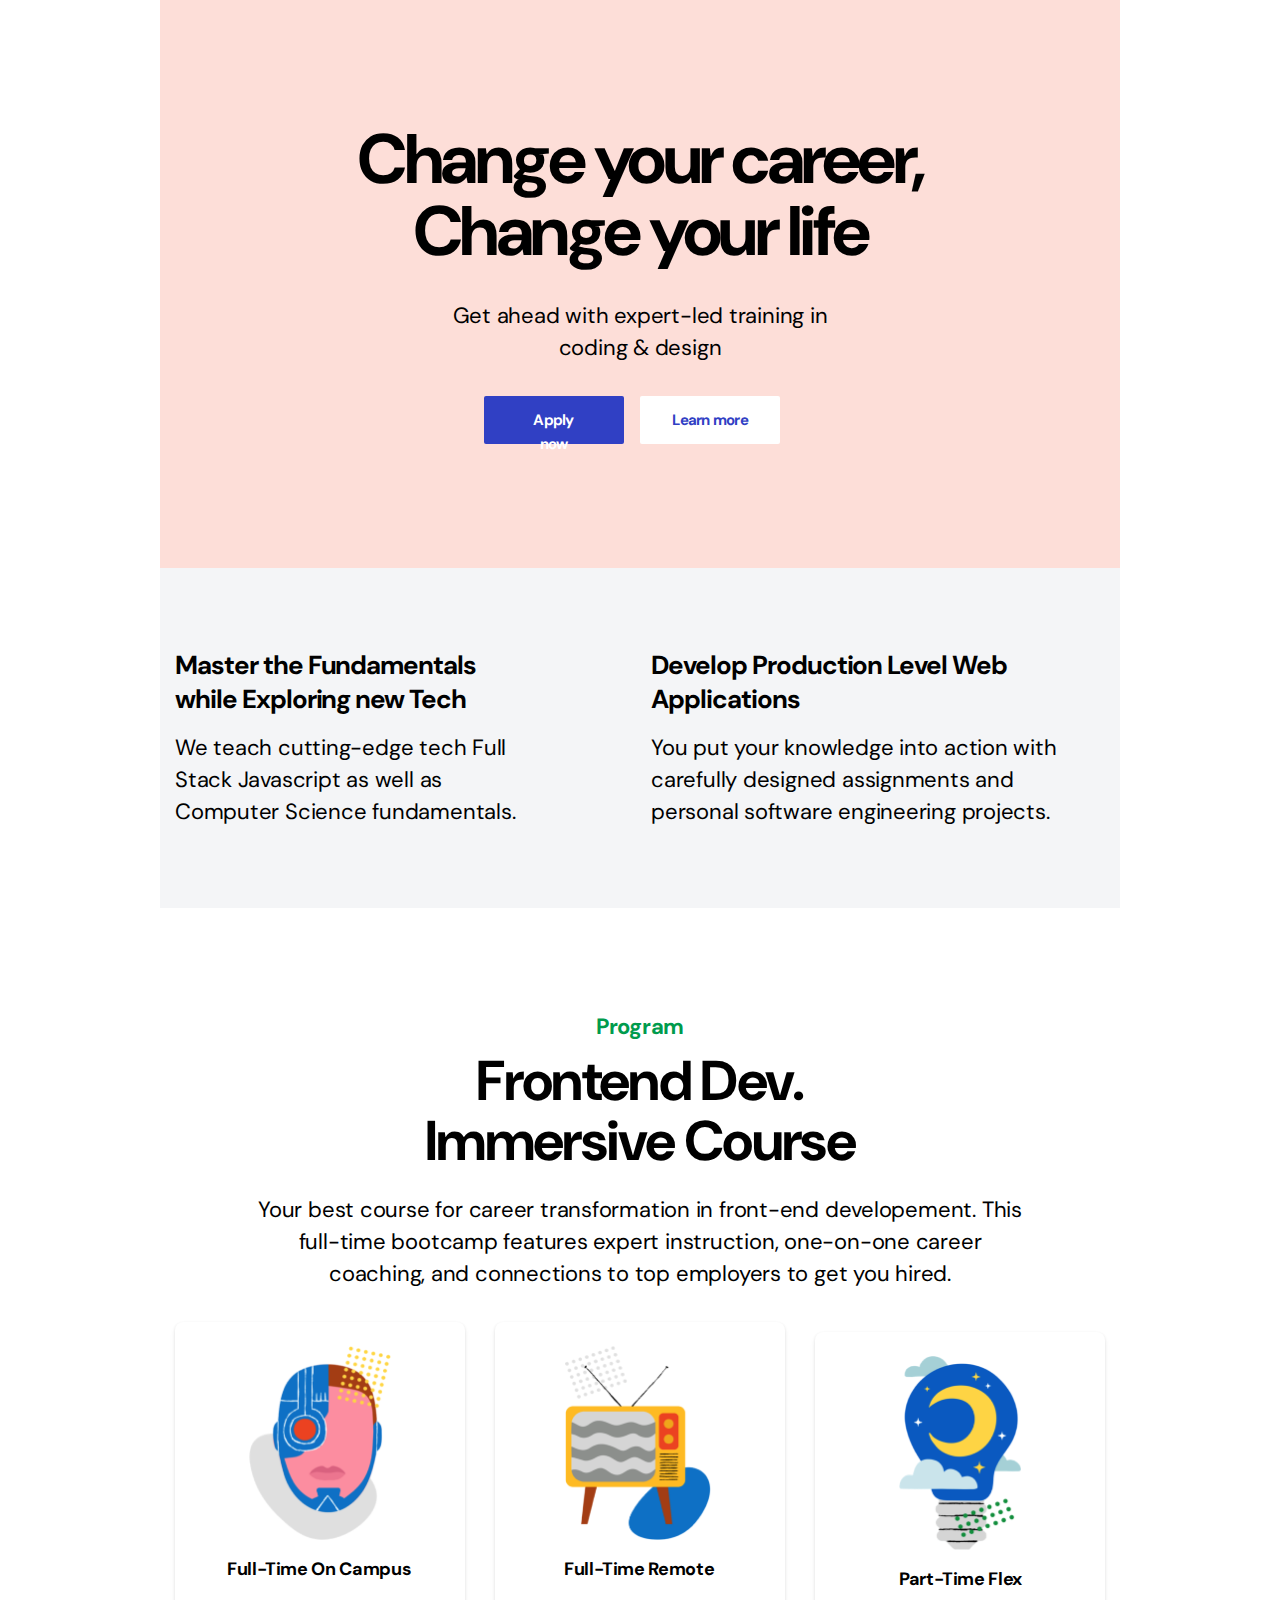
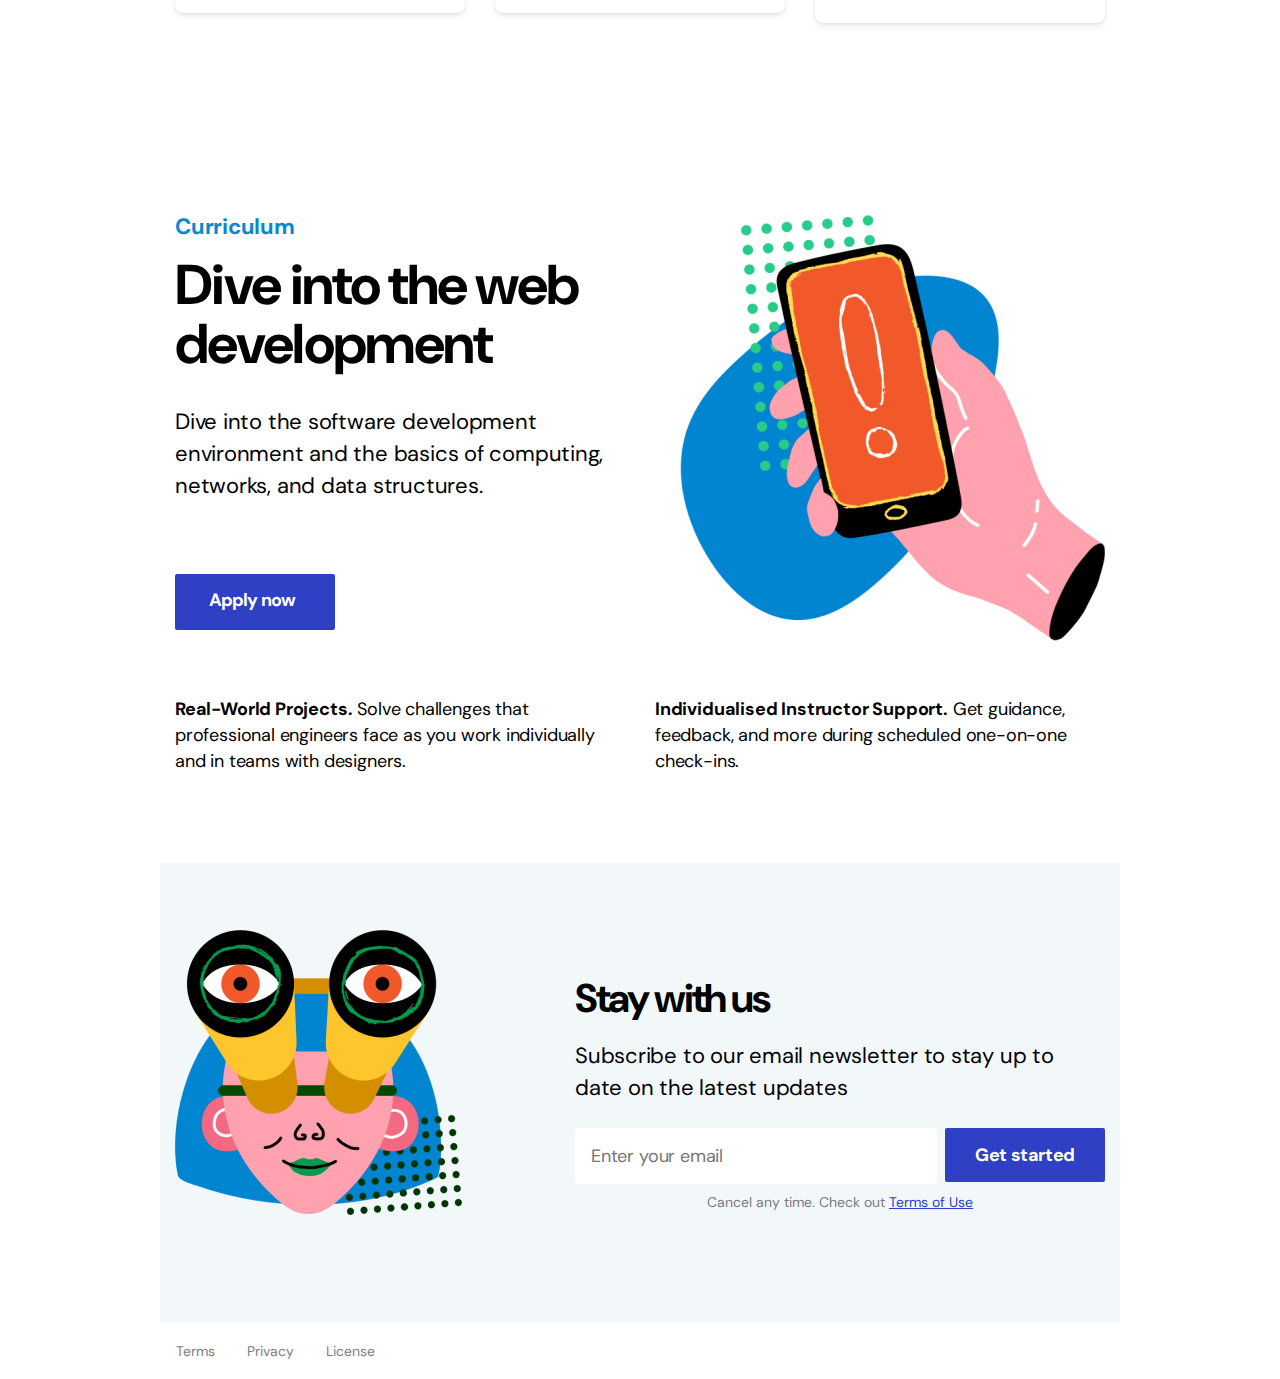
==== commit 9c634adc: "2" ====
--- a/index.html
+++ b/index.html
@@ -16,7 +16,7 @@
         <div class="row">
             <div class="col-12">
                 <div class="landing-page">
-                    <h1 class="landing-tilte">Change your career,</br>
+                    <h1 class="landing-title">Change your career,</br>
                         Change your life</h1>
                     <p class="landing-p">Get ahead with expert-led training in</br>coding & design</p>
                     <div class="landing-buttons">
@@ -26,6 +26,102 @@
                 </div>
             </div>
         </div>
+        <div class="row">
+            <div class="col-12">
+                <div class="testimonials">
+                    <div class="test-top">
+                        <h1>
+                            Master the Fundamentals while Exploring new Tech
+                        </h1>
+                        <p>
+                            We teach cutting-edge tech Full Stack Javascript as well as Computer Science fundamentals. 
+                        </p>
+                    </div>
+                    <div class="test-bottom">
+                        <h1>
+                            Develop Production Level Web Applications
+                        </h1>
+                        <p>
+                            You put your knowledge into action with  carefully designed assignments and personal software engineering projects.
+                        </p>
+                    </div>
+                </div>
+            </div>
+        </div>
+        <div class="row">
+            <div class="col-12">
+                <div class="program-all">
+                    <div class="program-head">
+                        <strong>Program</strong>
+                        <h1>Frontend Dev.</br> Immersive Course</h1>
+                        <p>
+                        Your best course for career transformation in front-end developement. This full-time bootcamp features expert instruction, one-on-one career coaching, and connections to top employers to get you hired.
+                        </p>
+                    </div>
+                    <div class="program-content">
+                        <a href="#" class="on-campus">
+                            <span>Full-Time On Campus</span>
+                        </a>
+                        <a href="#" class="time-remo">
+                            <span>Full-Time Remote</span>
+                        </a>
+                        <a href="#" class="time-flex">
+                            <span>Part-Time Flex</span>
+                        </a>
+                </div>
+                </div>
+            </div>
+        </div>
+        <div class="row">
+            <div class="col-12">
+                <div class="curriculum">
+                    <section class="curriculum-top">
+                        <div class="curi-head">
+                            <strong>Curriculum</strong>
+                            <h1>Dive into the web<br>development</h1>
+                            <p>Dive into the software development environment and the basics of computing, networks, and data structures.</p> 
+                            <a href="#" class="curi-ap">Apply now</a>
+                        </div> 
+                        </section>
+                        <div class="curi-content">
+                        <p class="content-top">
+                            <strong>Real-World Projects.</strong> Solve challenges that professional engineers face as you work individually and in teams with designers.
+                        </p>
+                        <p class="content-bottom">
+                            <strong>Individualised Instructor Support.</strong> Get guidance, feedback, and more during scheduled one-on-one check-ins.
+                        </p>
+                    </div>
+                </div> 
+            </div>
+        </div>
+        <div class="row">
+            <div class="col-12">
+                <div class="ban">
+                    <section class="ban-content">
+                        <div class="ban-head">
+                            <h1>Stay with us</h1>
+                            <p>Subscribe to our email newsletter to stay up to date on the latest updates</p>
+                        </div>
+                        <div class="ban-bottom">
+                            <section class="putin">
+                                <input type="text"placeholder="Enter your email" >
+                                <button type="submit"> Get started</button>
+                            </section>
+                            <span>Cancel any time. Check out <a href="#" class="ban-l">Terms of Use</a></span>
+                        </div>
+                    </section>
+                </div>
+            </div>
+        </div>
+        <div class="row">
+            <div class="col-12">
+                <div class="footer">
+                    <a href="#" >Terms</a>
+                    <a href="#" >Privacy</a>
+                    <a href="#" >License</a>
+                </div>
+            </div>
+        </div>
     </div>
 </body>
 </html>--- a/style.css
+++ b/style.css
@@ -46,28 +46,19 @@
     letter-spacing:-0.01em;
 }
 
-/* > 768px (Desktop) */
-@media screen and (min-width: 768) {
-/*Reset css*/
-p {
-    font-size: 22px;
-    line-height: 1.454545454545455;
-}
-
-.linding-title {
-    font-size: 70px;
-}
+.col-12 {
+    padding: 0;
+    margin: 0;
 }
 
 /*Custom Grid System - Fix container width*/
 @media screen and (min-width: 1200px) {
  .container {
-     max-width: 960px !important;
+     max-width: 960px!important;
  }
-}
-
-/*mobile*/
-
+ }
+
+/*landing-page*/
 .landing-page {
     display: flex;
     flex-direction: column;
@@ -78,7 +69,7 @@
     background-color: #FDDED8;
 }
 
-.landing-tilte {
+.landing-title{
     font-size: 40px;
     font-weight: 700;
     line-height: 1;
@@ -122,4 +113,489 @@
     border-radius: 2px;
     color: #3040C4;
     background-color: #fff;
-}+}
+/*testimonials-page*/
+.testimonials {
+    width: 100%;
+    height: 496px;
+    background-color: #F4F5F7;
+    padding: 80px 15px;
+}
+
+.testimonials h1 {
+    font-size: 22px;
+    font-weight: 700;
+    line-height: 1.363636363636364;
+    letter-spacing: -0.04em;
+    margin-bottom: 16px;
+}
+
+.test-top {
+    margin-bottom: 40px;
+}
+
+.testimonials h1,
+.testimonials p {
+    text-align: left;
+}
+
+/*program page*/
+
+.program-all {
+    padding: 80px 15px 80px 15px;
+}
+.program-head strong{
+    color: #009B4D;
+    line-height: 1.5;  
+    letter-spacing: -0.01em; 
+    margin-bottom: 8px;
+}
+.program-head h1 {
+    font-size: 34px;
+    line-height: 1.058823529411765;
+    letter-spacing: -0.03em;
+    margin-bottom: 24px;
+}
+
+.program-head p {
+    margin-bottom: 32px;
+}
+
+.program-content {
+    display: flex;
+    flex-direction: column;
+    justify-content: center;
+    align-items: center;
+}
+.program-content a{
+    position: relative;
+    display: block;
+    width: 290px;
+    height: 291px;
+    border-radius: 8px;
+    background: linear-gradient(180deg, rgba(255, 255, 255, 0.05) 0%, rgba(255, 255, 255, 1e-05) 100%), #FFFFFF;
+    background-blend-mode: overlay, normal;
+    box-shadow: 0px 1px 3px rgba(0, 0, 0, 0.1), 0px 4px 6px rgba(0, 0, 0, 0.05), inset 0px 1px 0px rgba(255, 255, 255, 0.1);
+    font-size: 18px;
+    line-height: 1.333333333333333;
+    letter-spacing: -0.02em;
+    font-weight: 700;
+}
+
+.on-campus {
+    margin-bottom: 20px;
+}
+
+.on-campus::after {
+    content: "";
+    position: absolute;
+    top: 24px;
+    left: 74px;
+    width: 142.21px;
+    height: 195px;
+    background-image: url(./assets/img-fulltime-campus.png);
+    background-size: contain;
+    background-repeat: no-repeat;
+    background-position: center center;
+}
+
+.on-campus span {
+    position: absolute;
+    left: 52px;
+    bottom: 32px;
+}
+
+.time-remo {
+    margin-bottom: 20px;
+}
+
+.time-remo::after {
+    content: "";
+    position: absolute;
+    top: 24px;
+    left: 70px;
+    width: 146.06px;
+    height: 195px;
+    background-image: url(./assets/img-fulltime-remote.png);
+    background-size: contain;
+    background-repeat: no-repeat;
+    background-position: center center;
+}
+
+.time-remo span {
+    position: absolute;
+    left: 69px;
+    bottom: 32px;
+}
+
+.time-flex::after {
+    content: "";
+    position: absolute;
+    top: 24px;
+    left: 84px;
+    width: 122.4px;
+    height: 195px;
+    background-image: url(./assets/img-parttime-flex.png);
+    background-size: contain;
+    background-repeat: no-repeat;
+    background-position: center center;
+}
+
+.time-flex span {
+    position: absolute;
+    left: 84px;
+    bottom: 32px;
+}
+
+.program-content a:hover {
+    background-color: #3141C5;
+    color: #fff;
+}
+
+/*Curriculum page*/
+
+.curriculum {
+    height: 706px;
+    padding: 80px 15px;
+}
+
+.curi-head strong {
+    display: block;
+    color: #0189D1;
+    margin-bottom: 8px;
+}
+.curi-head h1 {
+    font-size: 34px;
+    font-weight: 700;
+    line-height: 1.058823529411765;
+    letter-spacing: -0.03em;
+    margin-bottom: 24px;
+}
+
+.curi-head p {
+    text-align: left;
+    margin-bottom: 32px;
+}
+
+.curi-ap {
+    display: block;
+    width: 140px;
+    height: 48px;
+    font-size: 15px;
+    font-weight: 700;
+    line-height: 1.6;
+    letter-spacing: -0.05em;
+    border-radius: 2px;
+    padding: 12px 35px 12px 34px;
+    background-color: #3040C4;
+    color: #fff;
+    margin-bottom: 48px;
+}
+
+.curi-content {
+    font-size: 15px;
+    line-height: 1.466666666666667;
+    letter-spacing: -0.01%;
+}
+
+.content-top {
+    margin-bottom: 40px;
+}
+
+/*Curriculum page*/
+.ban {
+    display: flex;
+    flex-direction: column;
+    justify-content: center;
+    align-items: center;
+    padding: 40px 15px;
+    height: 588px;
+    background-color: #F2F8FA;
+}
+.ban::before {
+    content: "";
+    display: block;
+    background-image: url(./assets/img-banner.png);
+    background-repeat: no-repeat;
+    background-size: contain;
+    background-position: center;
+    width: 191.48px;
+    height: 190px;
+    margin-bottom: 41px;
+}
+.ban-head h1{
+    letter-spacing: -0.05em;
+    text-align: center;
+    margin-bottom: 16px;
+}
+
+.ban-head p {
+    text-align: center;
+    margin-bottom: 24px;
+}
+.ban-bottom {
+    display: flex;
+    flex-direction: column;
+    justify-content: center;
+    align-items: center;
+}
+.ban-bottom input {
+    display: block;
+    width: 290px;
+    height: 48px;
+    font-size: 16px;
+    color: #7B7B7E;
+    background-color: #fff;
+    border: none;
+    margin-bottom: 8px;
+    border-radius: 2px;
+    padding: 12px 156px 12px 16px;
+}
+
+.ban-bottom button {
+    width: 290px;
+    height: 48px;
+    font-size: 15px;
+    font-weight: 700;
+    color: #fff;
+    background-color: #3040C4;
+    border: none;
+    margin-bottom: 8px;
+    border-radius: 2px;
+    cursor:pointer;
+}
+
+.ban-bottom span{
+    display: block;
+    text-align: left;
+    font-size: 13px;
+    line-height: 1.538461538461538;
+    color: #7B7B7E;
+}
+
+.ban-bottom span a {
+    color: #3040C4;
+    text-decoration: underline;
+}
+
+/*footer page*/
+
+.footer {
+    display: flex;
+    flex-direction: column;
+    height: 136px;
+}
+
+.footer a {
+    color: #807F81;
+    font-size: 14px;
+    line-height: 1.714285714285714;
+    letter-spacing: -0.01;
+    margin-left: 15px;
+}
+
+.footer a:first-child {
+    margin-top: 24px;
+    margin-bottom: 8px;
+}
+
+.footer a:nth-child(2) {
+    margin-bottom: 8px;
+}
+
+
+
+
+/*website*/
+@media screen and (min-width: 786px) {
+    p {
+        font-size: 22px;
+        line-height: 1.454545454545455;
+        letter-spacing: -0.01em;
+    }
+   .landing-page h1 {
+       font-size: 70px;
+       line-height: 1.028571428571429;
+       letter-spacing: -0.05em;
+       text-align: center;
+       margin-bottom: 32px;
+   }
+   .landing-page p {
+       margin-bottom: 32px;
+   }
+   .landing-buttons a {
+       margin-right: 16px;
+   }
+/*2*/
+   .testimonials {
+       display: flex;
+       justify-content: center;
+       height: 340px;
+   }
+   
+   .test-top {
+       margin-right: 110px;
+   }
+   .testimonials h1 {
+       font-size: 26px;
+       line-height: 1.307692307692308;
+       letter-spacing: -0.04em;
+   }
+/*3*/
+    .program-all {
+        display: flex;
+        flex-direction: column;
+        justify-content: center;
+        align-items: center;
+        height: 827px;
+    }
+
+   .program-head strong {
+       display: block;
+       font-size: 22px;
+       text-align: center;
+   }
+
+   .program-head h1 {
+       font-size: 56px;
+       text-align: center;
+   }
+   .program-head p {
+       text-align: center;
+       width: 770px;
+   }
+   .program-content {
+       display: flex;
+       flex-direction: row;
+   }
+   .on-campus {
+       margin-right: 30px;
+   }
+   .time-remo {
+       margin-right: 30px;
+   }
+/*4*/  
+    .curriculum {
+        height: 728px;
+    }
+    .curi-ap::after {
+        position: absolute;
+        top: 80px;
+        right: 15px;
+        content: "";
+        width: 425px;
+        height: 426px;
+        background-image: url(./assets/img-curriculum.png);
+        background-repeat: no-repeat;
+        background-size: contain;
+    }
+   .curi-head strong {
+        font-size: 22px;
+        line-height: 1.090909090909091;
+        font-weight: 700;
+        letter-spacing: -0.01em;
+        margin-bottom: 16px;
+   }
+   .curi-head h1 {
+       font-size: 56px;
+       letter-spacing: -0.03em;
+       margin-bottom:32px;
+   }
+   .curi-head p {
+       width: 450px;
+       height: 96px;
+       margin-bottom: 72px;
+   }
+   .curi-ap{
+       content: "Learn more";
+       width: 160px;
+       height: 56px;
+       font-size: 18px;
+       line-height: 1.555555555555556;
+       letter-spacing: -0.05em;
+       margin-bottom: 66px;
+   }
+   .curi-content {
+       display: flex;
+   }
+   .content-top,
+   .content-bottom {
+       width: 450px;
+       height: 78px;
+       font-size: 18px;
+       line-height: 1.444444444444444;
+       letter-spacing: -0.01em;
+   }
+   .content-top {
+       margin-right: 30px;
+   }
+ /*5*/
+   .ban {
+       display: flex;
+       flex-direction: row;
+       justify-content: space-between;
+       height: 460px;
+   }
+   .ban::before {
+       width: 287px;
+       height: 285px;
+       margin-right: 30px;
+   }
+   .ban-head h1 {
+       text-align: left;
+       font-size: 40px;
+       letter-spacing: -0.05em;
+       margin-bottom: 16px;
+   }
+   .ban-head p {
+       width: 530px;
+       text-align: left;
+       margin-bottom: 24px;
+   }
+
+   .putin {
+       display: flex;
+   }
+
+   .ban-bottom input {
+       width: 362px;
+       height: 56px;
+       margin-right: 8px;
+       margin-bottom: 4px;
+       font-size: 18px;
+       line-height: 1.333333333333333;
+       letter-spacing: -0.01em;
+   }
+   .ban-bottom button {
+       width: 160px;
+       height: 54.58px;
+       font-size: 18px;
+       line-height: 1.333333333333333;
+       letter-spacing: -0.02em;
+   }
+   .ban-bottom span {
+       display: inline-block;
+       font-size: 14px;
+       line-height: 1.714285714285714;
+   }
+   /*footer*/
+   .footer {
+       display: flex;
+       flex-direction: row;
+       align-items: center;
+       height: 56px;
+   }
+  
+   .footer a:first-child {
+        margin: 16px 16px; 
+    }
+
+    .footer a:nth-child(2) {
+        margin: 16px 16px; 
+    }
+
+    .footer a:last-child {
+        margin: 16px 16px; 
+    }
+} 
+/*website*/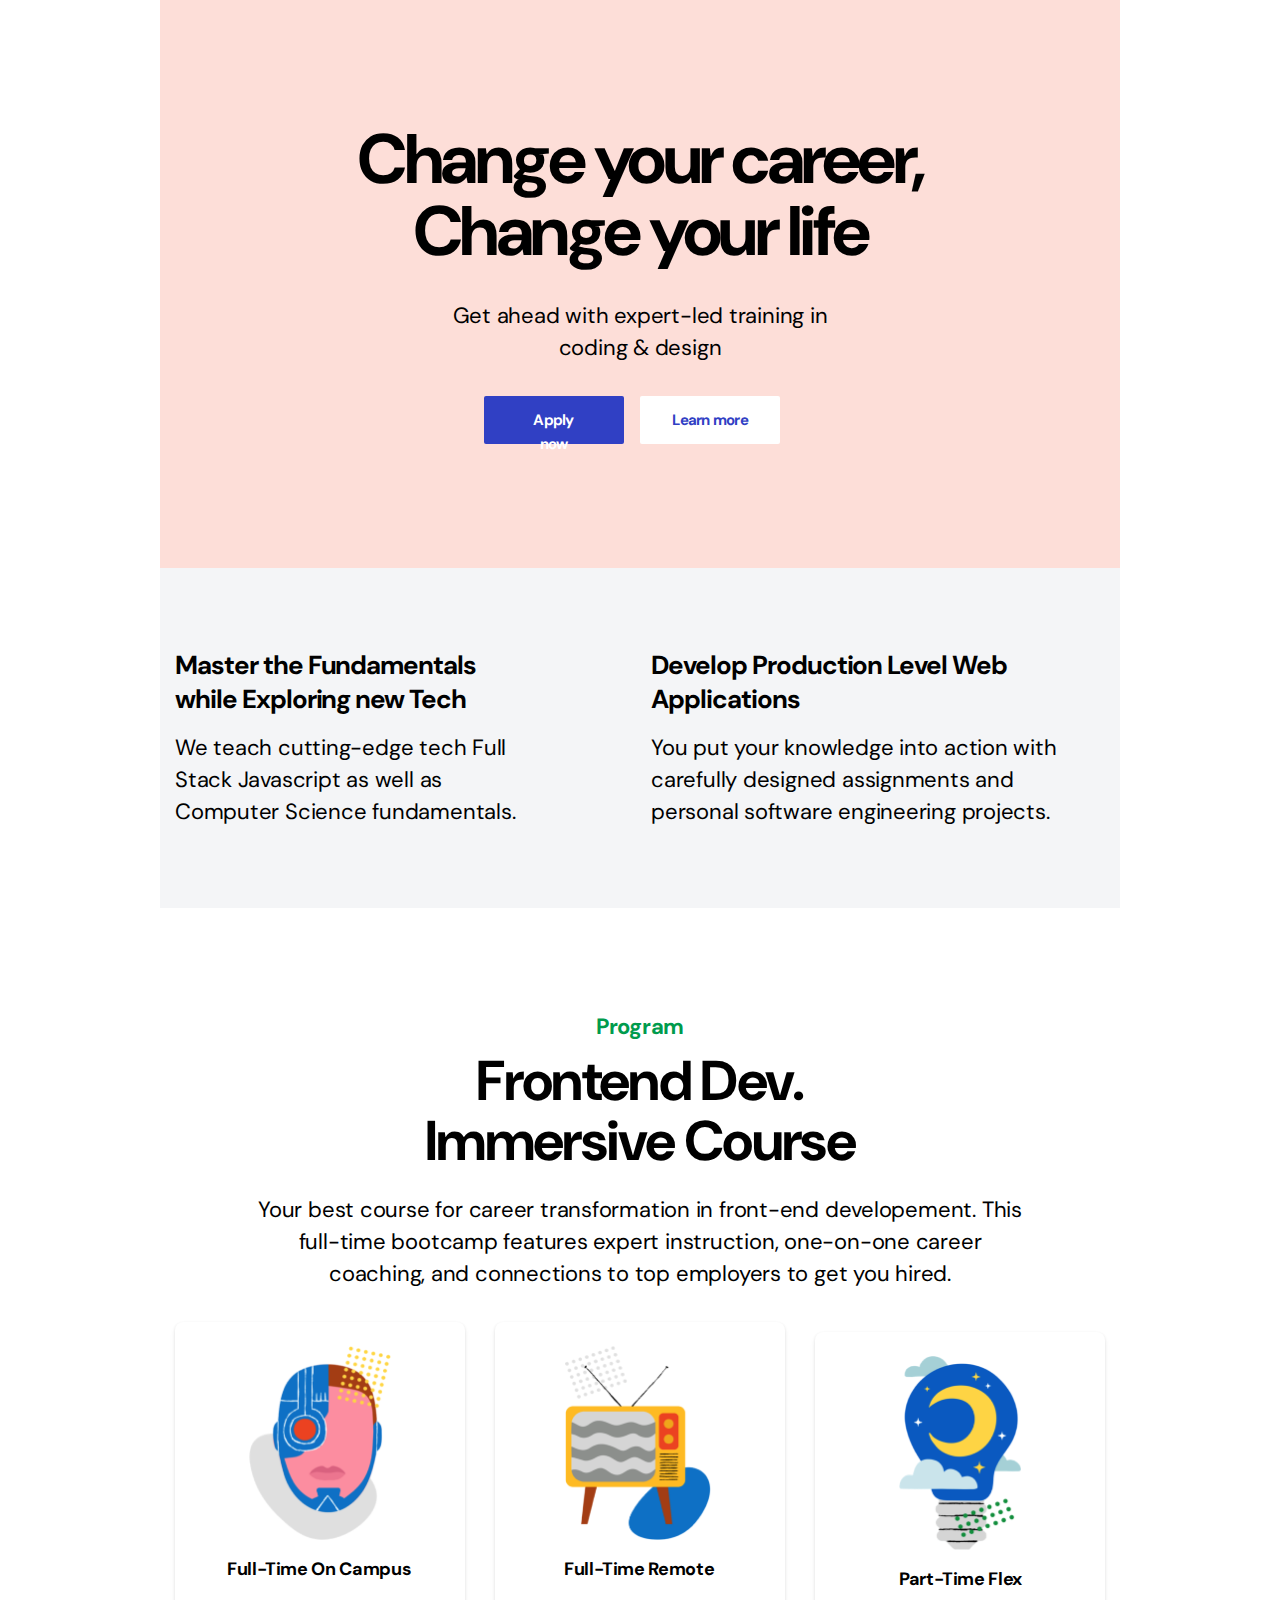
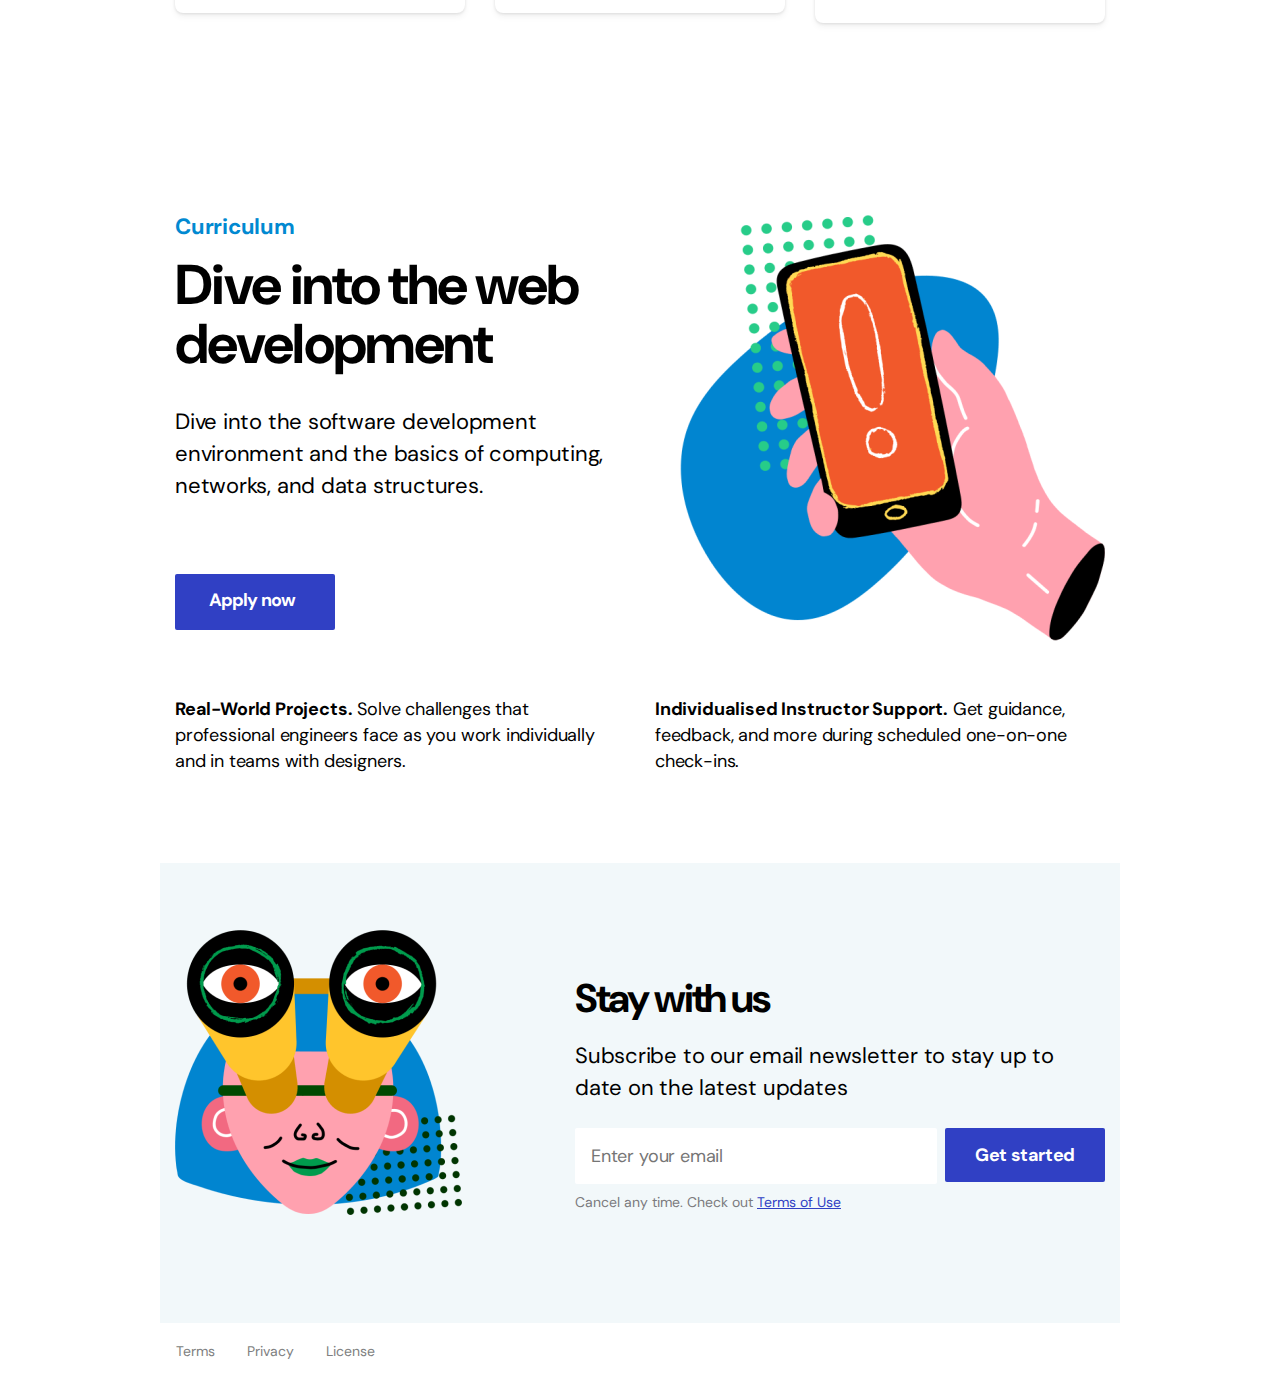
==== commit 5815c1c9: "혼자서 처음해본 반응형 웹" ====
--- a/index.html
+++ b/index.html
@@ -107,7 +107,9 @@
                                 <input type="text"placeholder="Enter your email" >
                                 <button type="submit"> Get started</button>
                             </section>
-                            <span>Cancel any time. Check out <a href="#" class="ban-l">Terms of Use</a></span>
+                            
+                                <span>Cancel any time. Check out <a href="#" class="ban-l">Terms of Use</a></span>
+                            
                         </div>
                     </section>
                 </div>
--- a/style.css
+++ b/style.css
@@ -552,6 +552,11 @@
        text-align: left;
        margin-bottom: 24px;
    }
+    .ban-bottom {
+        display: flex;
+        justify-content: left;
+        align-items: flex-start;
+    }
 
    .putin {
        display: flex;
@@ -574,7 +579,7 @@
        letter-spacing: -0.02em;
    }
    .ban-bottom span {
-       display: inline-block;
+       display: inline;
        font-size: 14px;
        line-height: 1.714285714285714;
    }
